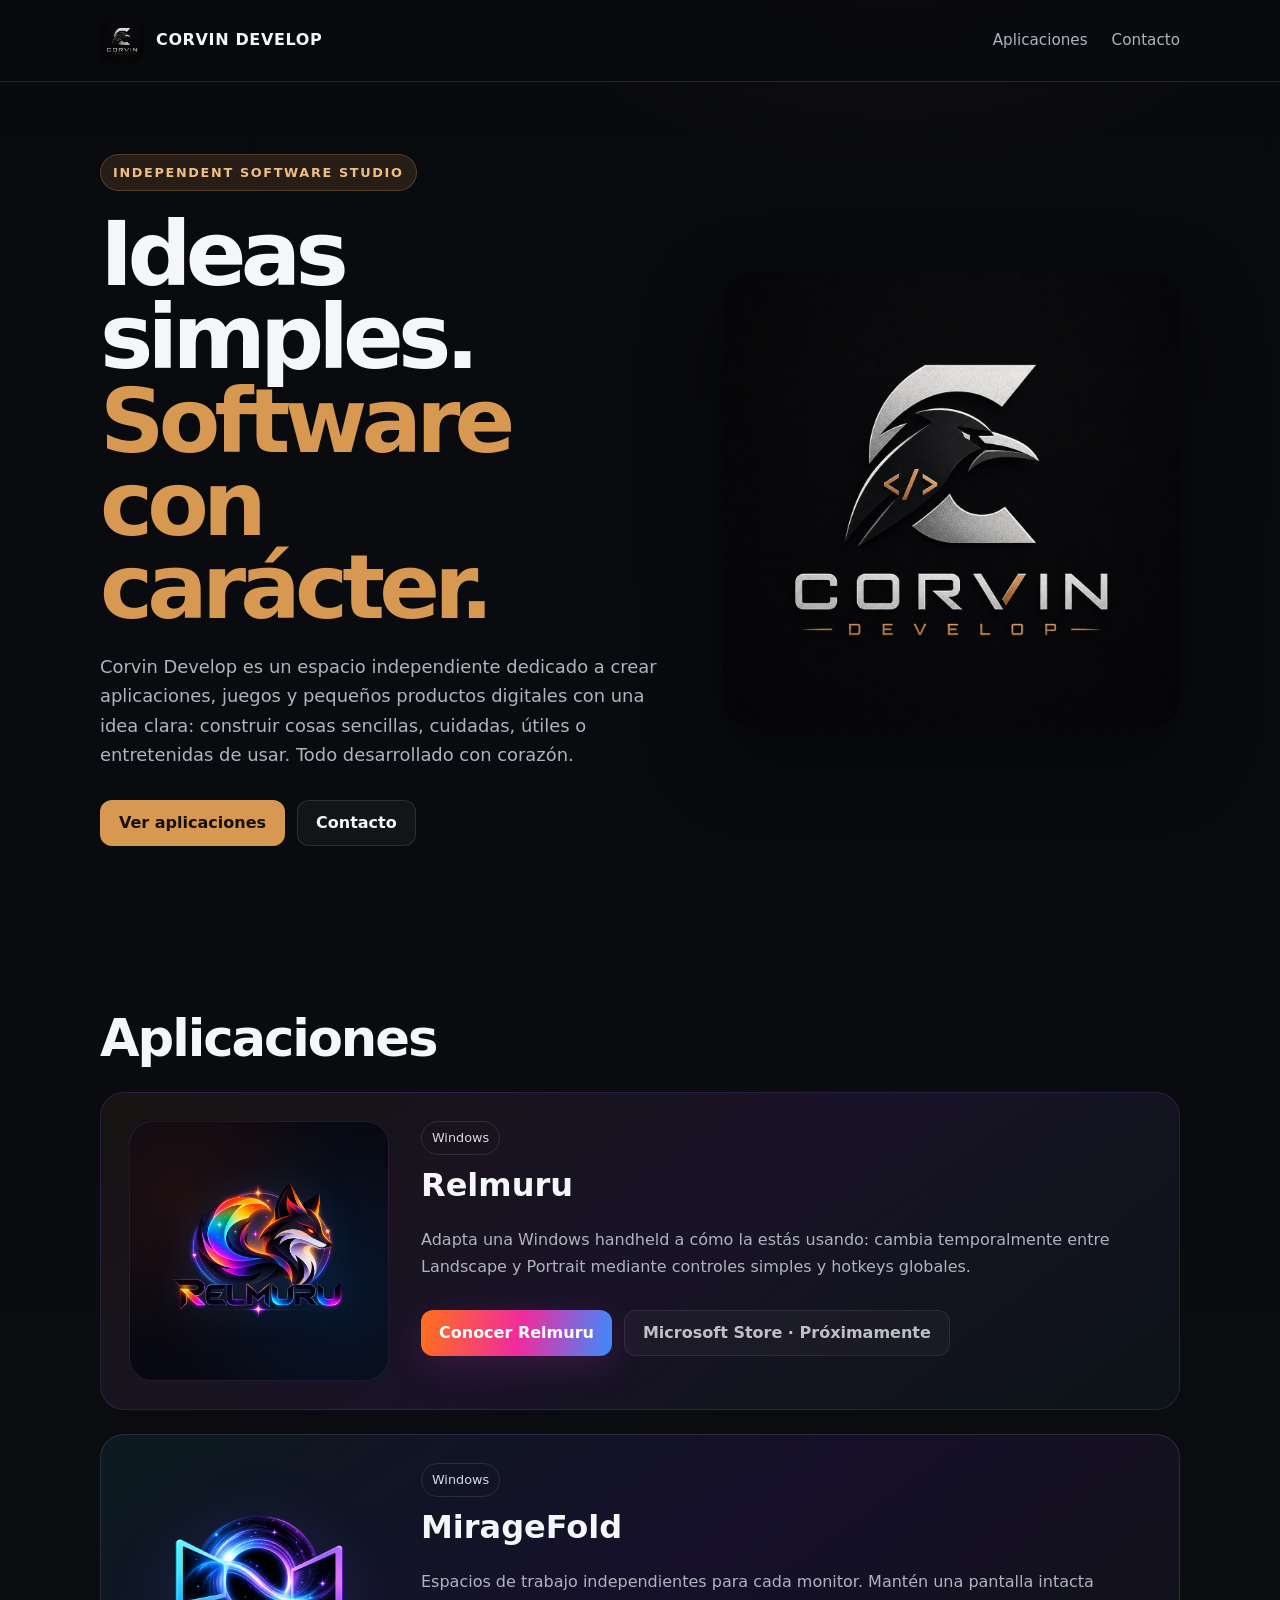
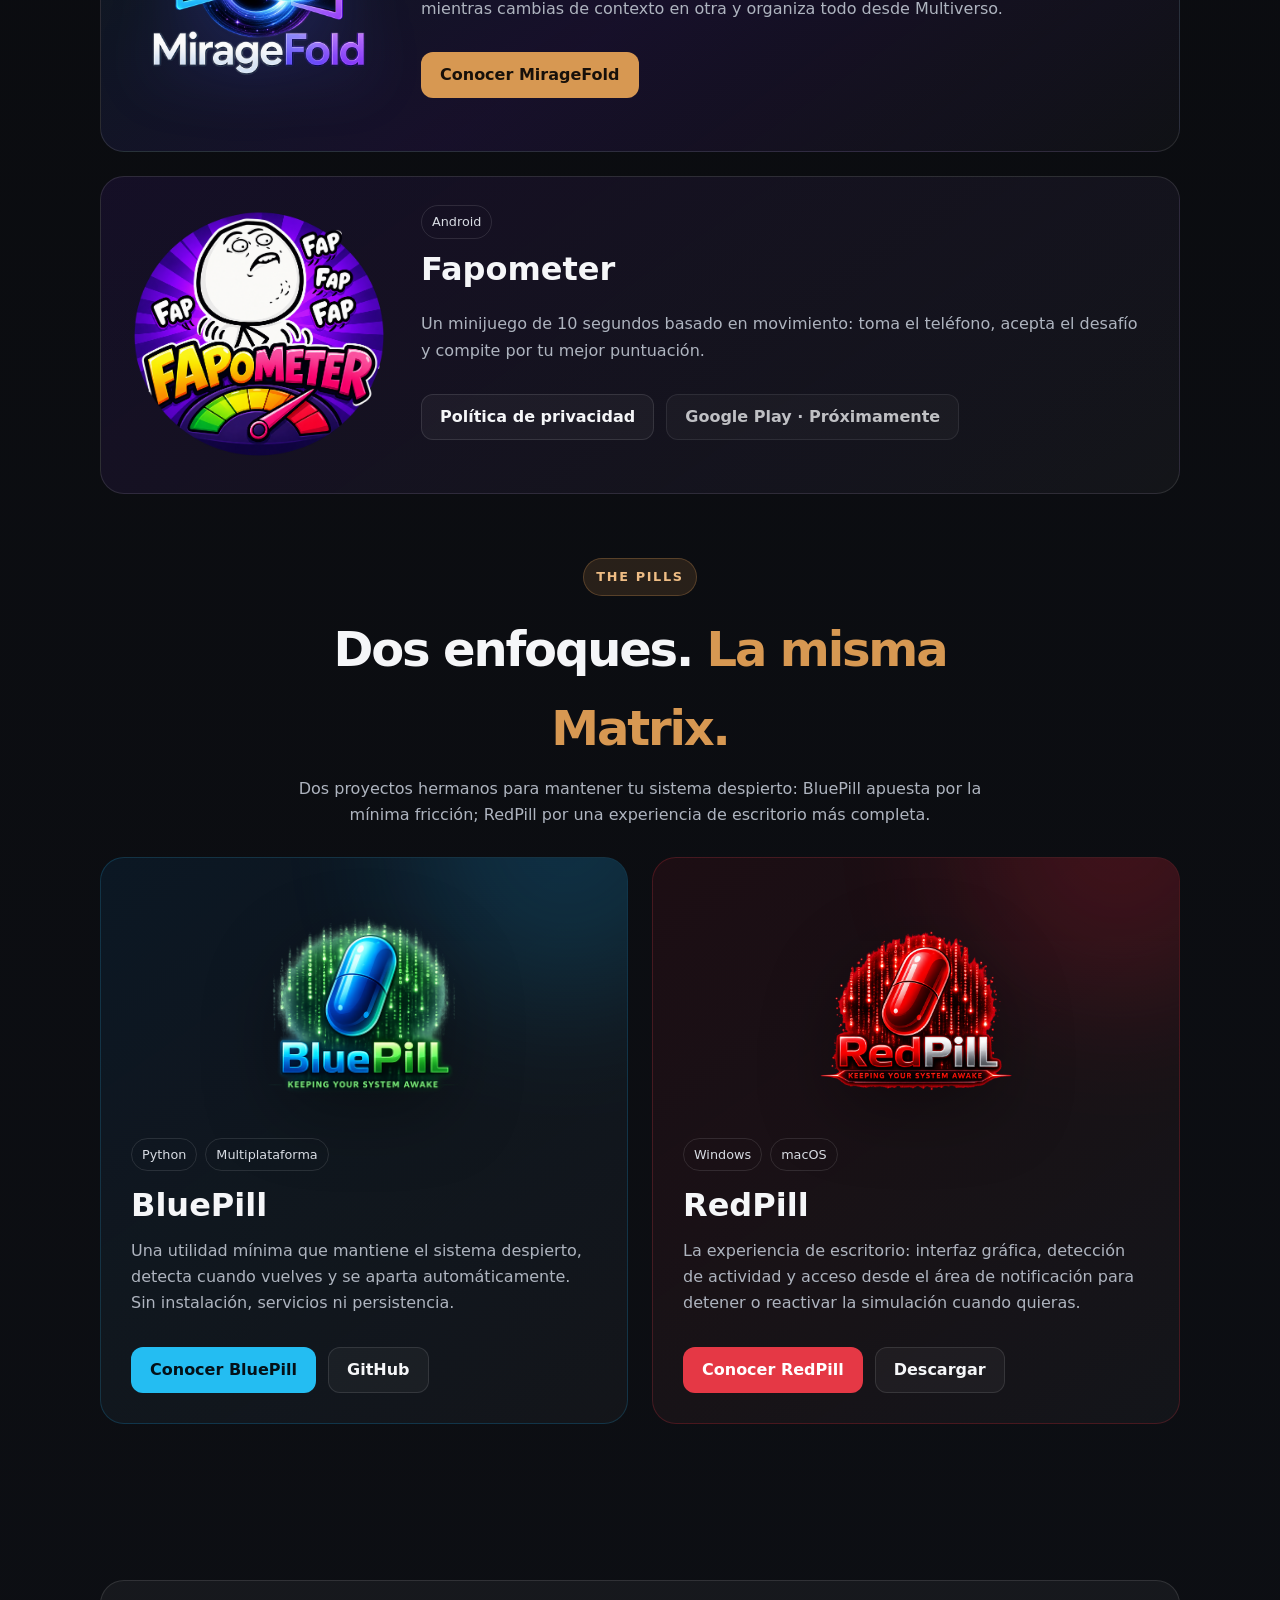
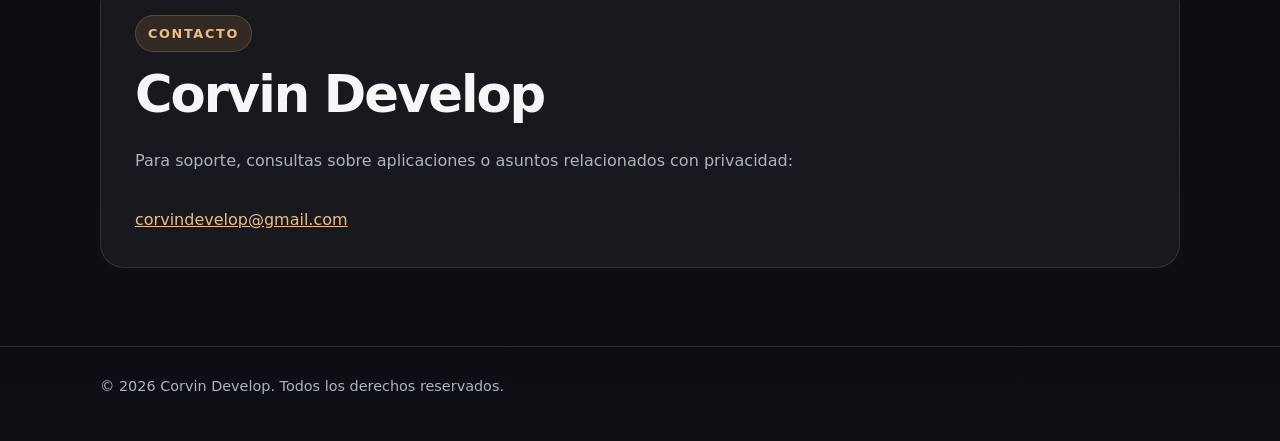
==== index.html @ 54041458 "feat: add Relmuru product page and privacy policy" ====
<!doctype html>
<html lang="es">
<head>
  <meta charset="utf-8">
  <meta name="viewport" content="width=device-width, initial-scale=1">
  <meta name="description" content="Corvin Develop — aplicaciones y experiencias digitales simples, útiles y con personalidad.">
  <title>Corvin Develop</title>
  <link rel="stylesheet" href="assets/css/styles.css">
  <script type="module" src="https://get.microsoft.com/badge/ms-store-badge.bundled.js"></script>
</head>
<body>
<header>
  <div class="wrap">
    <nav>
      <a class="brand" href="./">
        <img src="assets/img/corvin-develop.png" alt="Corvin Develop">
        <span>CORVIN DEVELOP</span>
      </a>
      <div class="navlinks">
        <a href="#apps">Aplicaciones</a>
        <a href="#contacto">Contacto</a>
      </div>
    </nav>
  </div>
</header>

<main>
  <div class="wrap hero">
    <div>
      <span class="eyebrow">Independent software studio</span>
      <h1>Ideas simples.<br><span>Software con carácter.</span></h1>
      <p class="lead">
        Corvin Develop es un espacio independiente dedicado a crear aplicaciones,
        juegos y pequeños productos digitales con una idea clara: construir cosas
        sencillas, cuidadas, útiles o entretenidas de usar. Todo desarrollado con corazón.
      </p>
      <div class="actions">
        <a class="button primary" href="#apps">Ver aplicaciones</a>
        <a class="button secondary" href="mailto:corvindevelop@gmail.com">Contacto</a>
      </div>
    </div>
    <div class="hero-logo">
      <img src="assets/img/corvin-develop.png" alt="Logo de Corvin Develop">
    </div>
  </div>

  <section id="apps">
    <div class="wrap">
      <h2 class="section-title">Aplicaciones</h2>
      <div class="apps-grid">
        <article class="app-card relmuru-app-card">
          <div class="relmuru-card-mark">
            <img class="relmuru-card-logo" src="assets/img/relmuru/logo.png" alt="Logo de Relmuru">
          </div>
          <div>
            <span class="tag">Windows</span>
            <h3>Relmuru</h3>
            <p>
              Adapta una Windows handheld a cómo la estás usando: cambia temporalmente entre
              Landscape y Portrait mediante controles simples y hotkeys globales.
            </p>
            <div class="actions">
              <a class="button relmuru-button" href="relmuru/">Conocer Relmuru</a>
              <span class="button secondary" aria-disabled="true">Microsoft Store · Próximamente</span>
            </div>
          </div>
        </article>

        <article class="app-card mirage-app-card">
          <img src="assets/img/miragefold/logo.png" alt="Logo de MirageFold">
          <div>
            <span class="tag">Windows</span>
            <h3>MirageFold</h3>
            <p>
              Espacios de trabajo independientes para cada monitor. Mantén una pantalla intacta
              mientras cambias de contexto en otra y organiza todo desde Multiverso.
            </p>
            <div class="actions">
              <a class="button primary" href="miragefold/">Conocer MirageFold</a>
              <ms-store-badge productid="9NDPG5FJS070" productname="MirageFold" window-mode="full" language="en" theme="light" animation="on"></ms-store-badge>
            </div>
          </div>
        </article>

        <article class="app-card">
          <img src="assets/img/fapometer-logo.png" alt="Logo de Fapometer">
          <div>
            <span class="tag">Android</span>
            <h3>Fapometer</h3>
            <p>
              Un minijuego de 10 segundos basado en movimiento: toma el teléfono,
              acepta el desafío y compite por tu mejor puntuación.
            </p>
            <div class="actions">
              <a class="button secondary" href="fapometer/privacy/">Política de privacidad</a>
              <span class="button secondary" aria-disabled="true">Google Play · Próximamente</span>
            </div>
          </div>
        </article>
      </div>

      <div class="pills-heading">
        <span class="eyebrow">The Pills</span>
        <h3>Dos enfoques. <span>La misma Matrix.</span></h3>
        <p>Dos proyectos hermanos para mantener tu sistema despierto: BluePill apuesta por la mínima fricción; RedPill por una experiencia de escritorio más completa.</p>
      </div>

      <div class="pills-grid">
        <article class="pill-card bluepill-card">
          <a class="pill-logo-link" href="bluepill/" aria-label="Conocer BluePill"><img src="assets/img/bluepill/logo.png" alt="Logo de BluePill"></a>
          <div class="pill-card-body">
            <div class="pill-tags"><span class="tag">Python</span><span class="tag">Multiplataforma</span></div>
            <h3>BluePill</h3>
            <p>Una utilidad mínima que mantiene el sistema despierto, detecta cuando vuelves y se aparta automáticamente. Sin instalación, servicios ni persistencia.</p>
            <div class="actions">
              <a class="button pill-blue-button" href="bluepill/">Conocer BluePill</a>
              <a class="button secondary" href="https://github.com/scuitinob/bluepill" target="_blank" rel="noopener noreferrer">GitHub</a>
            </div>
          </div>
        </article>

        <article class="pill-card redpill-card">
          <a class="pill-logo-link" href="redpill/" aria-label="Conocer RedPill"><img src="assets/img/redpill/logo.png" alt="Logo de RedPill"></a>
          <div class="pill-card-body">
            <div class="pill-tags"><span class="tag">Windows</span><span class="tag">macOS</span></div>
            <h3>RedPill</h3>
            <p>La experiencia de escritorio: interfaz gráfica, detección de actividad y acceso desde el área de notificación para detener o reactivar la simulación cuando quieras.</p>
            <div class="actions">
              <a class="button pill-red-button" href="redpill/">Conocer RedPill</a>
              <a class="button secondary" href="https://github.com/scuitinob/redpill/releases/latest" target="_blank" rel="noopener noreferrer">Descargar</a>
            </div>
          </div>
        </article>
      </div>
    </div>
  </section>

  <section id="contacto">
    <div class="wrap">
      <div class="contact-card">
        <span class="eyebrow">Contacto</span>
        <h2 class="section-title">Corvin Develop</h2>
        <p class="section-copy">
          Para soporte, consultas sobre aplicaciones o asuntos relacionados con privacidad:
        </p>
        <a href="mailto:corvindevelop@gmail.com">corvindevelop@gmail.com</a>
      </div>
    </div>
  </section>
</main>

<footer>
  <div class="wrap">
    © 2026 Corvin Develop. Todos los derechos reservados.
  </div>
</footer>
</body>
</html>
---- assets/css/styles.css ----
:root {
  --bg: #0b0c10;
  --bg-soft: #12141a;
  --card: rgba(255,255,255,.045);
  --border: rgba(255,255,255,.11);
  --text: #f5f6f8;
  --muted: #aeb4bf;
  --accent: #d79852;
  --accent-soft: rgba(215,152,82,.14);
  --purple: #6c2bd9;
  --max: 1080px;
}

* { box-sizing: border-box; }

html { scroll-behavior: smooth; }

body {
  margin: 0;
  background:
    radial-gradient(circle at 70% -10%, rgba(215,152,82,.10), transparent 34rem),
    linear-gradient(180deg, #090a0d 0%, #0d0f14 100%);
  color: var(--text);
  font-family: Inter, ui-sans-serif, system-ui, -apple-system, BlinkMacSystemFont, "Segoe UI", sans-serif;
  line-height: 1.65;
}

a { color: inherit; }

.wrap {
  width: min(calc(100% - 40px), var(--max));
  margin: 0 auto;
}

header {
  min-height: 82px;
  display: flex;
  align-items: center;
  border-bottom: 1px solid var(--border);
  background: rgba(9,10,13,.72);
  backdrop-filter: blur(14px);
  position: sticky;
  top: 0;
  z-index: 10;
}

nav {
  display: flex;
  align-items: center;
  justify-content: space-between;
  gap: 24px;
}

.brand {
  display: flex;
  align-items: center;
  gap: 12px;
  text-decoration: none;
  font-weight: 700;
  letter-spacing: .04em;
}

.brand img {
  width: 44px;
  height: 44px;
  object-fit: cover;
  object-position: 50% 42%;
  border-radius: 12px;
}

.navlinks {
  display: flex;
  gap: 24px;
  font-size: .95rem;
  color: var(--muted);
}

.navlinks a { text-decoration: none; }
.navlinks a:hover { color: var(--text); }

.hero {
  min-height: 72vh;
  display: grid;
  grid-template-columns: 1.1fr .9fr;
  align-items: center;
  gap: 64px;
  padding: 72px 0;
}

.eyebrow {
  display: inline-flex;
  padding: 7px 12px;
  border: 1px solid rgba(215,152,82,.28);
  background: var(--accent-soft);
  color: #efbd85;
  border-radius: 999px;
  font-size: .8rem;
  font-weight: 700;
  letter-spacing: .13em;
  text-transform: uppercase;
}

h1 {
  font-size: clamp(3rem, 7vw, 6.4rem);
  letter-spacing: -.065em;
  line-height: .93;
  margin: 22px 0;
}

h1 span {
  color: var(--accent);
}

.lead {
  max-width: 650px;
  color: var(--muted);
  font-size: 1.12rem;
}

.actions {
  display: flex;
  gap: 12px;
  flex-wrap: wrap;
  margin-top: 30px;
}

.button {
  display: inline-flex;
  align-items: center;
  justify-content: center;
  min-height: 46px;
  padding: 0 18px;
  border-radius: 12px;
  border: 1px solid var(--border);
  text-decoration: none;
  font-weight: 700;
}

.button.primary {
  background: var(--accent);
  color: #17100a;
  border-color: transparent;
}

.button.secondary {
  background: rgba(255,255,255,.04);
}

.hero-logo {
  display: flex;
  justify-content: center;
}

.hero-logo img {
  width: min(100%, 480px);
  border-radius: 30px;
  box-shadow: 0 30px 80px rgba(0,0,0,.45);
}

section {
  padding: 78px 0;
}

.section-title {
  font-size: clamp(2rem, 4vw, 3.2rem);
  margin: 0 0 12px;
  letter-spacing: -.04em;
}

.section-copy {
  margin: 0 0 32px;
  color: var(--muted);
  max-width: 700px;
}

.apps-grid {
  display: grid;
  grid-template-columns: repeat(12, 1fr);
  gap: 24px;
}

.app-card {
  grid-column: span 12;
  display: grid;
  grid-template-columns: 260px 1fr;
  gap: 32px;
  padding: 28px;
  border: 1px solid var(--border);
  background: linear-gradient(145deg, rgba(108,43,217,.11), rgba(255,255,255,.035));
  border-radius: 24px;
}

.app-card img {
  width: 100%;
  aspect-ratio: 1;
  object-fit: contain;
  border-radius: 24px;
}

.app-card h3 {
  font-size: 2rem;
  margin: 4px 0 8px;
}

.app-card p {
  color: var(--muted);
}

.tag {
  display: inline-flex;
  border-radius: 999px;
  border: 1px solid var(--border);
  padding: 5px 10px;
  color: #d8dce3;
  font-size: .8rem;
}

.contact-card {
  padding: 34px;
  border-radius: 24px;
  border: 1px solid var(--border);
  background: var(--card);
}

.contact-card a { color: #efbd85; }

footer {
  border-top: 1px solid var(--border);
  color: var(--muted);
  padding: 28px 0 42px;
  font-size: .9rem;
}

.legal {
  max-width: 820px;
  margin: 0 auto;
  padding: 58px 0 90px;
}

.legal-logo {
  display: block;
  width: min(320px, 80vw);
  margin: 0 auto 36px;
}

.legal h1 {
  font-size: clamp(2.4rem, 6vw, 4.5rem);
  line-height: 1;
  margin-bottom: 12px;
}

.legal h2 {
  margin-top: 38px;
  font-size: 1.35rem;
}

.legal p, .legal li { color: #c4c9d1; }

.notice {
  border-left: 3px solid var(--accent);
  background: var(--accent-soft);
  padding: 14px 18px;
  border-radius: 0 12px 12px 0;
}

@media (max-width: 760px) {
  .hero {
    grid-template-columns: 1fr;
    gap: 40px;
    padding-top: 46px;
  }
  .hero-logo { order: -1; }
  .hero-logo img { width: min(84vw, 360px); }
  .navlinks { display: none; }
  .app-card {
    grid-template-columns: 1fr;
  }
  .app-card img {
    width: min(70vw, 260px);
    margin: 0 auto;
  }
}

/* MirageFold */
.mirage-page {
  --mf-cyan: #25d8ff;
  --mf-blue: #4c75ff;
  --mf-purple: #a54cff;
  --mf-pink: #e447e8;
  --mf-panel: rgba(10, 16, 34, .72);
  background:
    radial-gradient(circle at 15% 10%, rgba(37,216,255,.12), transparent 28rem),
    radial-gradient(circle at 85% 18%, rgba(164,76,255,.15), transparent 32rem),
    linear-gradient(180deg, #050817 0%, #090b17 48%, #060713 100%);
}
.mirage-header { background: rgba(4,7,18,.78); }
.mirage-wordmark { width: min(440px, 88vw); display: block; margin-bottom: 22px; }
.mirage-hero { padding: 72px 0 82px; overflow: hidden; position: relative; }
.mirage-hero:before { content:""; position:absolute; inset:-20% 35% auto -15%; height:520px; background:radial-gradient(circle,rgba(37,216,255,.11),transparent 68%); pointer-events:none; }
.mirage-hero-grid { display:grid; grid-template-columns:.8fr 1.2fr; gap:46px; align-items:center; position:relative; }
.mirage-hero h1 { font-size:clamp(3.2rem,6.5vw,6.7rem); }
.mirage-hero h1 span, .mirage-feature h2 span { background:linear-gradient(90deg,var(--mf-cyan),var(--mf-blue),var(--mf-purple),var(--mf-pink)); -webkit-background-clip:text; background-clip:text; color:transparent; }
.mirage-pill, .mirage-kicker { display:inline-flex; color:#c9b7ff; border:1px solid rgba(165,76,255,.32); background:rgba(109,58,207,.13); border-radius:999px; padding:7px 12px; font-size:.78rem; font-weight:800; letter-spacing:.1em; text-transform:uppercase; }
.mirage-primary { background:linear-gradient(90deg,#24d5ff,#6b6cff,#c84eea); color:white; border:0; box-shadow:0 10px 32px rgba(104,86,255,.25); }
.mirage-micro { color:#7f8799; font-size:.86rem; margin-top:18px; }
.mirage-glow-card { padding:8px; border-radius:25px; background:linear-gradient(135deg,rgba(37,216,255,.5),rgba(165,76,255,.48),rgba(228,71,232,.24)); box-shadow:0 30px 90px rgba(41,41,145,.28); }
.mirage-glow-card img, .feature-image, .gallery-hero { display:block; width:100%; border-radius:19px; }
.mirage-intro { padding:90px 0; border-top:1px solid rgba(255,255,255,.06); border-bottom:1px solid rgba(255,255,255,.06); background:rgba(255,255,255,.018); }
.narrow { max-width:850px; }.center { text-align:center; }
.mirage-intro h2, .mirage-feature h2, .gallery-heading h2 { font-size:clamp(2.2rem,4.8vw,4.6rem); letter-spacing:-.055em; line-height:1.02; margin:18px 0; }
.mirage-intro p, .mirage-feature p, .gallery-heading p { color:#b7bdca; font-size:1.08rem; }
.mirage-intro blockquote { margin:38px auto 0; padding:22px 26px; border-left:3px solid var(--mf-purple); background:rgba(165,76,255,.08); border-radius:0 16px 16px 0; color:#eef1f7; font-size:1.05rem; text-align:left; }
.mirage-feature { padding:100px 0; }
.mirage-feature.alt { background:rgba(255,255,255,.018); border-top:1px solid rgba(255,255,255,.055); border-bottom:1px solid rgba(255,255,255,.055); }
.feature-split { display:grid; grid-template-columns:.78fr 1.22fr; gap:52px; align-items:center; }
.feature-split.reverse { grid-template-columns:1.22fr .78fr; }
.feature-split.reverse .feature-copy { order:2; }.feature-split.reverse .feature-image { order:1; }
.feature-image { box-shadow:0 30px 80px rgba(0,0,0,.45); border:1px solid rgba(125,99,255,.25); }
.mirage-list { padding-left:1.2rem; color:#c4cad5; }.mirage-list li { margin:9px 0; }
.feature-note { padding:15px 18px; border-radius:14px; border:1px solid rgba(37,216,255,.18); background:rgba(37,216,255,.055); }
.mini-grid { display:grid; grid-template-columns:1fr 1fr; gap:12px; margin-top:28px; }
.mini-grid div { padding:16px; border:1px solid rgba(255,255,255,.09); background:rgba(255,255,255,.035); border-radius:14px; }
.mini-grid strong,.mini-grid span { display:block; }.mini-grid strong { color:#eef1f7; }.mini-grid span { color:#9ea6b6; font-size:.9rem; margin-top:4px; }
kbd { padding:4px 8px; border:1px solid rgba(165,76,255,.45); border-bottom-width:2px; border-radius:7px; background:#101426; color:#e8ddff; font:inherit; font-weight:700; }
.mirage-gallery { padding:110px 0; }
.gallery-heading { max-width:850px; margin:0 auto 42px; text-align:center; }
.gallery-hero { border:1px solid rgba(165,76,255,.22); box-shadow:0 35px 100px rgba(0,0,0,.5); }
.mirage-cta { display:flex; align-items:center; justify-content:space-between; gap:28px; margin-top:28px; padding:28px; border:1px solid rgba(255,255,255,.1); border-radius:20px; background:linear-gradient(120deg,rgba(37,216,255,.06),rgba(165,76,255,.09)); }
.mirage-cta h3 { margin:0 0 5px; font-size:1.4rem; }.mirage-cta p { margin:0; color:#aeb5c2; }
.mirage-footer { border-color:rgba(165,76,255,.18); }.footer-row { display:flex; justify-content:space-between; gap:20px; flex-wrap:wrap; }
.mirage-legal-logo { width:min(430px,86vw); }.mirage-legal a { color:#bba1ff; }.mirage-notice { border-color:var(--mf-purple); background:rgba(165,76,255,.08); }
.mirage-app-card { background:linear-gradient(145deg,rgba(37,216,255,.07),rgba(108,43,217,.13),rgba(255,255,255,.025)); }
.mirage-app-card img { filter:drop-shadow(0 12px 30px rgba(74,89,255,.2)); }
[aria-disabled="true"] { cursor:default; opacity:.76; }

@media (max-width: 900px) {
  .mirage-hero-grid,.feature-split,.feature-split.reverse { grid-template-columns:1fr; }
  .feature-split.reverse .feature-copy,.feature-split.reverse .feature-image { order:initial; }
  .mirage-glow-card { margin-top:18px; }
  .mirage-cta { align-items:flex-start; flex-direction:column; }
}
@media (max-width: 600px) {
  .mirage-hero { padding-top:46px; }.mirage-feature,.mirage-gallery { padding:72px 0; }
  .mini-grid { grid-template-columns:1fr; }
  .mirage-wordmark { width:min(360px,92vw); }
}

/* MirageFold hero badge: centered and compact */
.mirage-hero .mirage-pill {
  display:flex;
  width:max-content;
  max-width:100%;
  margin:0 auto 20px;
  justify-content:center;
  text-align:center;
  line-height:1.35;
}

/* BluePill + RedPill */
.pills-heading {
  max-width: 720px;
  margin: 64px auto 28px;
  text-align: center;
}
.pills-heading h3 {
  margin: 14px 0 8px;
  font-size: clamp(2rem, 4vw, 3rem);
  letter-spacing: -.045em;
}
.pills-heading h3 span { color: var(--accent); }
.pills-heading p { margin: 0; color: var(--muted); }
.pills-grid { display:grid; grid-template-columns:repeat(2,minmax(0,1fr)); gap:24px; }
.pill-card {
  position:relative; overflow:hidden; padding:30px; border:1px solid var(--border); border-radius:24px;
  background:rgba(255,255,255,.035); min-height:100%;
}
.pill-card:before { content:""; position:absolute; width:320px; height:320px; border-radius:50%; filter:blur(70px); opacity:.16; top:-180px; right:-100px; pointer-events:none; }
.bluepill-card { border-color:rgba(36,189,255,.18); background:linear-gradient(145deg,rgba(16,118,194,.10),rgba(255,255,255,.03)); }
.bluepill-card:before { background:#16b9ff; }
.redpill-card { border-color:rgba(255,55,70,.20); background:linear-gradient(145deg,rgba(170,20,32,.11),rgba(255,255,255,.03)); }
.redpill-card:before { background:#ff243c; }
.pill-logo-link { display:flex; justify-content:center; position:relative; text-decoration:none; }
.pill-card img { width:min(100%,250px); aspect-ratio:1; object-fit:contain; filter:drop-shadow(0 20px 38px rgba(0,0,0,.34)); transition:transform .2s ease; }
.pill-card:hover img { transform:translateY(-3px); }
.pill-card-body { position:relative; }
.pill-tags { display:flex; gap:8px; flex-wrap:wrap; }
.pill-card h3 { margin:8px 0 6px; font-size:2rem; }
.pill-card p { color:var(--muted); margin:0; }
.pill-blue-button { background:#24bdf2; color:#041118; border-color:transparent; }
.pill-red-button { background:#e53845; color:#fff; border-color:transparent; }

.pill-page { --pill-color:#24bdf2; --pill-soft:rgba(36,189,242,.11); --pill-border:rgba(36,189,242,.24); background:radial-gradient(circle at 72% 8%,var(--pill-soft),transparent 34rem),linear-gradient(180deg,#080a0f 0%,#0c0f15 100%); }
.pill-page.red { --pill-color:#ee3f4d; --pill-soft:rgba(238,63,77,.11); --pill-border:rgba(238,63,77,.25); }
.pill-header { background:rgba(7,9,14,.78); }
.pill-hero { min-height:72vh; display:grid; grid-template-columns:1fr .85fr; align-items:center; gap:60px; padding:70px 0; }
.pill-hero-logo { display:flex; justify-content:center; }
.pill-hero-logo img { width:min(100%,430px); filter:drop-shadow(0 35px 60px rgba(0,0,0,.5)); }
.pill-kicker { display:inline-flex; padding:7px 12px; border:1px solid var(--pill-border); background:var(--pill-soft); color:var(--pill-color); border-radius:999px; font-size:.8rem; font-weight:800; letter-spacing:.11em; text-transform:uppercase; }
.pill-hero h1 { font-size:clamp(3.4rem,7vw,6.8rem); }
.pill-hero h1 span { color:var(--pill-color); }
.pill-primary { background:var(--pill-color); color:#071016; border-color:transparent; }
.red .pill-primary { color:#fff; }
.pill-quote { margin:20px 0 0; color:#c9ced7; font-style:italic; }
.pill-section { padding:84px 0; }
.pill-section.alt { border-block:1px solid rgba(255,255,255,.055); background:rgba(255,255,255,.018); }
.pill-section-head { max-width:700px; margin-bottom:30px; }
.pill-section-head h2 { margin:12px 0 8px; font-size:clamp(2rem,4vw,3.2rem); letter-spacing:-.04em; }
.pill-section-head p { color:var(--muted); }
.pill-feature-grid { display:grid; grid-template-columns:repeat(3,1fr); gap:18px; }
.pill-feature { padding:24px; border:1px solid var(--border); border-radius:18px; background:rgba(255,255,255,.035); transition:transform .18s ease,border-color .18s ease,background .18s ease; }
.pill-feature:hover { transform:translateY(-2px); border-color:var(--pill-border); background:linear-gradient(145deg,var(--pill-soft),rgba(255,255,255,.035)); }
.pill-feature-icon { width:46px; height:46px; display:grid; place-items:center; margin-bottom:18px; border-radius:14px; border:1px solid var(--pill-border); background:var(--pill-soft); color:var(--pill-color); }
.pill-feature-icon svg { width:24px; height:24px; fill:none; stroke:currentColor; stroke-width:1.8; stroke-linecap:round; stroke-linejoin:round; }
.pill-feature strong { display:block; margin-bottom:7px; font-size:1.05rem; }
.pill-feature span { color:var(--muted); }
.pill-compare { display:grid; grid-template-columns:1fr 1fr; gap:20px; }
.pill-compare > div { padding:26px; border-radius:20px; border:1px solid var(--border); background:rgba(255,255,255,.03); }
.pill-compare h3 { margin:0 0 8px; font-size:1.4rem; }
.pill-compare p { color:var(--muted); margin:0; }
.pill-cta { padding:30px; border:1px solid var(--pill-border); border-radius:22px; background:linear-gradient(120deg,var(--pill-soft),rgba(255,255,255,.025)); display:flex; align-items:center; justify-content:space-between; gap:24px; }
.pill-cta h2 { margin:0 0 5px; font-size:clamp(1.7rem,3vw,2.4rem); }
.pill-cta p { margin:0; color:var(--muted); }
.pill-legal a { color:var(--pill-color); }
.pill-notice { border-color:var(--pill-color); background:var(--pill-soft); }
.pill-legal-logo { filter:drop-shadow(0 18px 34px rgba(0,0,0,.38)); }

@media (max-width: 800px) {
  .pills-grid,.pill-hero,.pill-feature-grid,.pill-compare { grid-template-columns:1fr; }
  .pill-hero-logo { order:-1; }
  .pill-hero-logo img { width:min(76vw,330px); }
  .pill-cta { align-items:flex-start; flex-direction:column; }
}

/* Official Microsoft Store badge */
ms-store-badge { display:inline-flex; align-items:center; }
ms-store-badge::part(img) { max-width:190px; width:100%; height:auto; }
.mirage-page ms-store-badge::part(img) { max-width:205px; }

/* Relmuru */
.relmuru-page {
  --relmuru-amber:#f2a53b;
  --relmuru-violet:#9c5cff;
  --relmuru-cyan:#39d8e8;
  --relmuru-pink:#e85ba8;
  --relmuru-panel:rgba(13,15,22,.78);
  background:
    radial-gradient(circle at 82% 8%,rgba(156,92,255,.13),transparent 30rem),
    radial-gradient(circle at 68% 18%,rgba(57,216,232,.08),transparent 26rem),
    radial-gradient(circle at 14% 3%,rgba(242,165,59,.08),transparent 24rem),
    linear-gradient(180deg,#07080c 0%,#0b0d13 50%,#08090e 100%);
}
.relmuru-header { background:rgba(6,7,11,.8); }
.relmuru-hero { min-height:76vh; padding:76px 0 88px; overflow:hidden; position:relative; }
.relmuru-hero:before { content:""; position:absolute; width:560px; height:560px; right:-180px; top:-220px; border-radius:50%; background:conic-gradient(from 190deg,rgba(242,165,59,.10),rgba(232,91,168,.10),rgba(156,92,255,.12),rgba(57,216,232,.10),rgba(242,165,59,.10)); filter:blur(20px); pointer-events:none; }
.relmuru-hero-grid { display:grid; grid-template-columns:.95fr 1.05fr; gap:58px; align-items:center; position:relative; }
.relmuru-wordmark-placeholder { width:max-content; max-width:100%; display:flex; flex-direction:column; gap:2px; margin-bottom:20px; }
.relmuru-wordmark-text { font-size:clamp(2.5rem,6vw,4.8rem); font-weight:900; letter-spacing:.13em; line-height:1; color:#f5f6f8; text-shadow:0 0 24px rgba(156,92,255,.18); }
.relmuru-wordmark-placeholder > span:last-child { color:#9ea6b6; letter-spacing:.12em; text-transform:uppercase; font-size:.72rem; font-weight:700; }
.relmuru-pill,.relmuru-kicker { display:inline-flex; color:#ffc56e; border:1px solid rgba(242,165,59,.28); background:rgba(242,165,59,.075); border-radius:999px; padding:7px 12px; font-size:.78rem; font-weight:800; letter-spacing:.1em; text-transform:uppercase; }
.relmuru-hero h1 { font-size:clamp(3.1rem,6.4vw,6.5rem); }
.relmuru-hero h1 span,.relmuru-feature h2 span { background:linear-gradient(90deg,var(--relmuru-amber),var(--relmuru-pink),var(--relmuru-violet),var(--relmuru-cyan)); -webkit-background-clip:text; background-clip:text; color:transparent; }
.relmuru-primary,.relmuru-button { background:linear-gradient(100deg,#f2a53b,#db6d7c,#9c5cff); color:#fff; border:0; box-shadow:0 10px 34px rgba(156,92,255,.16); }
.relmuru-micro { color:#7f8794; font-size:.86rem; margin-top:18px; }
.relmuru-device-stage { padding:9px; border-radius:30px; background:linear-gradient(135deg,rgba(242,165,59,.45),rgba(232,91,168,.28),rgba(156,92,255,.46),rgba(57,216,232,.35)); box-shadow:0 36px 100px rgba(0,0,0,.5); }
.relmuru-device-screen { min-height:390px; display:flex; flex-direction:column; align-items:center; justify-content:center; text-align:center; gap:12px; padding:38px; border-radius:23px; border:1px solid rgba(255,255,255,.07); background:radial-gradient(circle at 50% 20%,rgba(156,92,255,.12),transparent 18rem),#090b11; }
.relmuru-device-screen strong { max-width:460px; font-size:clamp(1.7rem,4vw,3rem); line-height:1.08; }
.relmuru-device-screen > span:not(.relmuru-placeholder-label) { color:#b3bac7; }
.relmuru-device-screen small { max-width:390px; color:#717988; }
.relmuru-placeholder-label { color:var(--relmuru-amber); font-size:.7rem; font-weight:900; letter-spacing:.16em; }
.relmuru-intro { padding:92px 0; border-block:1px solid rgba(255,255,255,.055); background:rgba(255,255,255,.016); }
.relmuru-intro h2,.relmuru-feature h2,.relmuru-gallery-heading h2 { font-size:clamp(2.2rem,4.8vw,4.5rem); letter-spacing:-.055em; line-height:1.02; margin:18px 0; }
.relmuru-intro p,.relmuru-feature p,.relmuru-gallery-heading p { color:#b7bdca; font-size:1.06rem; }
.relmuru-feature { padding:96px 0; }
.relmuru-feature.alt { background:rgba(255,255,255,.016); border-block:1px solid rgba(255,255,255,.05); }
.relmuru-feature-grid { display:grid; grid-template-columns:1.02fr .98fr; gap:54px; align-items:center; }
.relmuru-feature-grid.reverse { grid-template-columns:1.05fr .95fr; }
.relmuru-feature-grid.reverse .feature-copy { order:2; }
.relmuru-feature-grid.reverse > :not(.feature-copy) { order:1; }
.relmuru-info-card,.relmuru-safety-card { padding:32px; min-height:310px; display:flex; flex-direction:column; justify-content:center; border-radius:24px; border:1px solid rgba(156,92,255,.2); background:linear-gradient(145deg,rgba(156,92,255,.075),rgba(255,255,255,.025)); box-shadow:0 26px 70px rgba(0,0,0,.28); }
.relmuru-info-card h3 { margin:18px 0 8px; font-size:clamp(1.55rem,3vw,2.25rem); line-height:1.15; }
.relmuru-info-card p { margin-bottom:0; }
.relmuru-info-card.compact { border-color:rgba(57,216,232,.18); background:linear-gradient(145deg,rgba(57,216,232,.06),rgba(156,92,255,.045)); }
.relmuru-orientation-row { display:grid; grid-template-columns:repeat(3,1fr); gap:12px; margin-top:28px; }
.relmuru-orientation-row > div { min-height:132px; display:flex; flex-direction:column; align-items:center; justify-content:center; gap:13px; text-align:center; padding:14px; border:1px solid rgba(255,255,255,.085); background:rgba(255,255,255,.028); border-radius:16px; }
.orientation-icon { display:block; width:58px; height:36px; border:2px solid #c7ccd6; border-radius:6px; box-shadow:0 0 18px rgba(156,92,255,.15); }
.orientation-icon.portrait { width:36px; height:58px; border-color:#d7b3ff; }
.orientation-icon.left { transform:rotate(-4deg); }.orientation-icon.right { transform:rotate(4deg); }
.hotkey-grid { display:grid; grid-template-columns:1fr 1fr; gap:12px; margin:26px 0 20px; }
.hotkey-grid > div { padding:18px; border:1px solid rgba(255,255,255,.085); background:rgba(255,255,255,.025); border-radius:15px; }
.hotkey-grid strong,.hotkey-grid span { display:block; }.hotkey-grid span { margin-top:10px; color:#d5d9e0; white-space:nowrap; }
.relmuru-page kbd { border-color:rgba(242,165,59,.38); background:#151219; color:#ffd08c; }
.relmuru-note { padding:15px 18px; border:1px solid rgba(57,216,232,.17); background:rgba(57,216,232,.045); border-radius:14px; }
.relmuru-note.safety { border-color:rgba(242,165,59,.22); background:rgba(242,165,59,.055); }
.relmuru-list { padding-left:1.2rem; color:#c4cad5; }.relmuru-list li { margin:9px 0; }
.tray-card { min-height:250px; align-items:flex-start; gap:8px; border-color:rgba(255,255,255,.12); }
.tray-card strong { font-size:1.45rem; }.tray-card > span:last-child { color:#9fa7b5; }
.tray-dot { width:46px; height:46px; border-radius:14px; margin-bottom:10px; background:radial-gradient(circle at 65% 35%,#ffd06c 0 7%,transparent 8%),linear-gradient(135deg,#1b1d24,#11131a); border:1px solid rgba(242,165,59,.24); box-shadow:0 0 28px rgba(156,92,255,.15); }
.relmuru-safety-card { min-height:250px; border-color:rgba(242,165,59,.22); background:linear-gradient(145deg,rgba(242,165,59,.075),rgba(255,255,255,.025)); }
.relmuru-safety-card strong { font-size:2rem; margin-bottom:10px; }.relmuru-safety-card span { color:#b8bec9; }
.relmuru-gallery { padding:108px 0; }
.relmuru-gallery-heading { max-width:850px; margin:0 auto 42px; text-align:center; }
.relmuru-shot-grid { display:grid; grid-template-columns:1.2fr .8fr 1fr; gap:18px; align-items:stretch; }
.relmuru-shot-placeholder { min-height:300px; display:flex; flex-direction:column; align-items:center; justify-content:center; text-align:center; gap:8px; padding:26px; border:1px dashed rgba(156,92,255,.32); border-radius:20px; background:linear-gradient(145deg,rgba(156,92,255,.055),rgba(255,255,255,.018)); }
.relmuru-shot-placeholder span { color:var(--relmuru-amber); font-size:.72rem; font-weight:900; letter-spacing:.15em; }.relmuru-shot-placeholder strong { font-size:1.4rem; }.relmuru-shot-placeholder small { color:#7e8796; max-width:260px; }
.relmuru-shot-placeholder.portrait-shot { min-height:390px; }
.relmuru-cta { display:flex; align-items:center; justify-content:space-between; gap:28px; margin-top:28px; padding:28px; border:1px solid rgba(156,92,255,.18); border-radius:20px; background:linear-gradient(120deg,rgba(242,165,59,.05),rgba(156,92,255,.075),rgba(57,216,232,.035)); }
.relmuru-cta h3 { margin:0 0 5px; font-size:1.4rem; }.relmuru-cta p { margin:0; color:#aeb5c2; max-width:620px; }
.relmuru-footer { border-color:rgba(156,92,255,.15); }
.relmuru-legal a { color:#ffc16a; }.relmuru-notice { border-color:var(--relmuru-amber); background:rgba(242,165,59,.07); }
.relmuru-legal-wordmark { margin:0 auto 34px; text-align:center; font-size:clamp(2.1rem,5vw,3.5rem); font-weight:900; letter-spacing:.13em; }
.relmuru-legal-wordmark span { display:block; margin-top:5px; color:#9fa6b3; font-size:.7rem; letter-spacing:.12em; text-transform:uppercase; }
.relmuru-app-card { background:linear-gradient(145deg,rgba(242,165,59,.055),rgba(156,92,255,.10),rgba(57,216,232,.035)); border-color:rgba(156,92,255,.17); }
.relmuru-card-mark { min-height:260px; display:flex; flex-direction:column; align-items:center; justify-content:center; text-align:center; padding:22px; border-radius:24px; border:1px solid rgba(156,92,255,.15); background:radial-gradient(circle at 50% 30%,rgba(156,92,255,.11),transparent 9rem),rgba(8,10,15,.62); }
.relmuru-card-name { font-size:clamp(2rem,5vw,3rem); font-weight:900; letter-spacing:.12em; }.relmuru-card-tagline { margin-top:6px; color:#9ca4b2; font-size:.68rem; letter-spacing:.11em; text-transform:uppercase; }

@media (max-width:900px) {
  .relmuru-hero-grid,.relmuru-feature-grid,.relmuru-feature-grid.reverse { grid-template-columns:1fr; }
  .relmuru-feature-grid.reverse .feature-copy,.relmuru-feature-grid.reverse > :not(.feature-copy) { order:initial; }
  .relmuru-device-stage { margin-top:12px; }
  .relmuru-shot-grid { grid-template-columns:1fr 1fr; }
  .relmuru-shot-placeholder.portrait-shot { min-height:300px; }
  .relmuru-cta { align-items:flex-start; flex-direction:column; }
}
@media (max-width:760px) {
  .relmuru-card-mark { width:min(70vw,260px); min-height:240px; margin:0 auto; }
}
@media (max-width:600px) {
  .relmuru-hero { padding-top:48px; }.relmuru-feature,.relmuru-gallery { padding:72px 0; }
  .relmuru-device-screen { min-height:310px; padding:24px; }
  .relmuru-orientation-row,.hotkey-grid,.relmuru-shot-grid { grid-template-columns:1fr; }
  .relmuru-wordmark-text { font-size:2.4rem; }
}

/* Relmuru official visual identity */
.relmuru-page {
  --relmuru-orange:#ff6b18;
  --relmuru-magenta:#ff2acb;
  --relmuru-blue:#16a8ff;
  --relmuru-deep:#070711;
  background:
    radial-gradient(circle at 10% 4%,rgba(255,83,24,.13),transparent 26rem),
    radial-gradient(circle at 88% 8%,rgba(22,168,255,.14),transparent 30rem),
    radial-gradient(circle at 55% 30%,rgba(255,42,203,.07),transparent 34rem),
    linear-gradient(180deg,#05050b,#090713 44%,#05060d);
}
.relmuru-brand-lockup{width:min(520px,92%);margin:0 0 18px;display:flex;flex-direction:column;align-items:flex-start;gap:2px}
.relmuru-logo{display:block;width:100%;height:auto;filter:drop-shadow(0 0 22px rgba(43,137,255,.16)) drop-shadow(0 0 20px rgba(255,79,25,.12))}
.relmuru-brand-lockup>span{margin-left:3%;color:#aeb6c7;font-size:.72rem;font-weight:800;letter-spacing:.19em;text-transform:uppercase}
.relmuru-hero:after{content:"";position:absolute;inset:auto 0 0;height:1px;background:linear-gradient(90deg,transparent,var(--relmuru-orange),var(--relmuru-magenta),var(--relmuru-blue),transparent);opacity:.45}
.relmuru-hero-visual{position:relative;padding:0;overflow:hidden;background:#06060c;border:1px solid rgba(255,255,255,.08);box-shadow:0 34px 100px rgba(0,0,0,.55),0 0 45px rgba(45,127,255,.10)}
.relmuru-hero-visual img{display:block;width:100%;aspect-ratio:16/9;object-fit:cover;border-radius:28px}
.relmuru-visual-caption{position:absolute;left:0;right:0;bottom:0;padding:42px 26px 22px;background:linear-gradient(transparent,rgba(4,4,10,.94));display:flex;flex-direction:column;gap:3px}
.relmuru-visual-caption strong{font-size:1.2rem}.relmuru-visual-caption span{color:#abb4c5;font-size:.86rem}
.relmuru-orientation-showcase{grid-column:1/-1;display:grid;grid-template-columns:1.35fr .825fr .825fr;gap:16px;margin-top:30px}
.relmuru-orientation-card{margin:0;position:relative;overflow:hidden;min-height:330px;border-radius:22px;border:1px solid rgba(255,255,255,.09);background:#070811;box-shadow:0 24px 60px rgba(0,0,0,.28)}
.relmuru-orientation-card:before{content:"";position:absolute;inset:0;z-index:1;pointer-events:none;background:linear-gradient(180deg,transparent 48%,rgba(5,5,12,.96) 100%)}
.relmuru-orientation-card img{width:100%;height:100%;min-height:330px;object-fit:cover;display:block;transition:transform .35s ease}
.relmuru-orientation-card:hover img{transform:scale(1.025)}
.relmuru-orientation-card figcaption{position:absolute;z-index:2;left:20px;right:20px;bottom:18px;display:grid;grid-template-columns:auto 1fr;column-gap:10px;align-items:center}
.relmuru-orientation-card figcaption span{grid-row:1/3;color:#ffb35d;font-size:.72rem;font-weight:900;letter-spacing:.12em}
.relmuru-orientation-card figcaption strong{font-size:1.15rem}.relmuru-orientation-card figcaption small{grid-column:2;color:#aeb5c4;margin-top:2px}
.relmuru-pill,.relmuru-kicker{border-color:rgba(255,101,31,.28);background:linear-gradient(90deg,rgba(255,94,22,.09),rgba(255,42,203,.05));color:#ffc071}
.relmuru-primary,.relmuru-button{background:linear-gradient(100deg,#ff7119,#f02b9f 52%,#398cff);box-shadow:0 10px 34px rgba(199,48,190,.18)}
.relmuru-info-card,.relmuru-safety-card{border-color:rgba(85,116,255,.18);background:linear-gradient(145deg,rgba(255,85,28,.045),rgba(183,40,255,.055),rgba(26,142,255,.045))}
.relmuru-card-logo{display:block;width:min(100%,390px);height:auto;filter:drop-shadow(0 0 18px rgba(34,132,255,.13))}
.relmuru-card-mark{background:radial-gradient(circle at 20% 30%,rgba(255,87,24,.10),transparent 10rem),radial-gradient(circle at 80% 65%,rgba(24,142,255,.11),transparent 11rem),#070811}
@media(max-width:900px){.relmuru-orientation-showcase{grid-template-columns:1fr 1fr}.relmuru-orientation-card.landscape-card{grid-column:1/-1}.relmuru-brand-lockup{margin-inline:auto;align-items:center}.relmuru-brand-lockup>span{margin-left:0;text-align:center}}
@media(max-width:600px){.relmuru-orientation-showcase{grid-template-columns:1fr}.relmuru-orientation-card.landscape-card{grid-column:auto}.relmuru-orientation-card,.relmuru-orientation-card img{min-height:300px}.relmuru-hero-visual img{aspect-ratio:4/3}.relmuru-logo{width:100%}}

/* Relmuru visual refinements */
.relmuru-legal-wordmark img{display:block;width:min(430px,82vw);height:auto;margin:0 auto;filter:drop-shadow(0 0 20px rgba(48,135,255,.14))}
.relmuru-orientation-showcase{grid-template-columns:minmax(0,1.25fr) minmax(0,.9fr) minmax(0,.9fr);align-items:stretch}
.relmuru-orientation-card{min-height:360px}
.relmuru-orientation-card img{min-height:360px;object-position:center}
.relmuru-orientation-card.portrait-card img{object-position:center 46%}
.relmuru-orientation-card:before{background:linear-gradient(180deg,rgba(4,5,12,.02) 25%,rgba(4,5,12,.28) 58%,rgba(4,5,12,.97) 100%)}
.relmuru-orientation-card figcaption{left:18px;right:18px;bottom:16px;padding-top:30px}
.relmuru-orientation-card figcaption strong{font-size:1.08rem;text-shadow:0 2px 12px #000}
.relmuru-orientation-card figcaption small{font-size:.84rem;line-height:1.45;color:#d3d7e0;text-shadow:0 2px 10px #000}
.tray-screenshot-card{padding:22px;justify-content:flex-start;gap:20px;min-height:0}
.tray-screenshot-card>img{display:block;width:100%;height:auto;max-height:270px;object-fit:contain;object-position:left center;border-radius:12px;background:#11121a}
.tray-screenshot-copy{display:flex;flex-direction:column;gap:7px;padding:0 6px 4px}
.tray-screenshot-copy strong{font-size:1.35rem}.tray-screenshot-copy span{color:#b8c0cf;line-height:1.55}
.relmuru-shot-grid{grid-template-columns:1.2fr .8fr 1fr;gap:18px;align-items:stretch}
.relmuru-shot-card{margin:0;min-width:0;overflow:hidden;border:1px solid rgba(108,82,216,.28);border-radius:22px;background:#090a13;display:flex;flex-direction:column;box-shadow:0 20px 55px rgba(0,0,0,.22)}
.relmuru-shot-card>img{display:block;width:100%;height:280px;object-fit:cover;object-position:center}
.relmuru-shot-card.portrait-shot>img{height:360px;object-position:center 44%}
.relmuru-shot-card figcaption{display:grid;grid-template-columns:auto 1fr;column-gap:10px;row-gap:4px;padding:20px 22px 22px;align-items:center;background:linear-gradient(135deg,rgba(255,93,26,.045),rgba(129,48,255,.06),rgba(31,132,255,.035))}
.relmuru-shot-card figcaption span{grid-row:1/3;color:#ffb15c;font-size:.72rem;font-weight:900;letter-spacing:.12em}
.relmuru-shot-card figcaption strong{font-size:1.15rem}.relmuru-shot-card figcaption small{grid-column:2;color:#aeb6c6;line-height:1.45}
.tray-shot-image{height:280px;padding:24px;display:flex;align-items:center;justify-content:center;background:radial-gradient(circle at 50% 45%,rgba(87,62,160,.16),transparent 70%),#080910}
.tray-shot-image img{display:block;max-width:100%;max-height:100%;width:auto;height:auto;image-rendering:auto;box-shadow:0 18px 42px rgba(0,0,0,.4)}
@media(max-width:900px){.relmuru-orientation-showcase{grid-template-columns:1fr 1fr}.relmuru-orientation-card.landscape-card{grid-column:1/-1}.relmuru-shot-grid{grid-template-columns:1fr 1fr}.relmuru-shot-card.landscape-shot{grid-column:1/-1}.tray-shot-image,.relmuru-shot-card>img{height:300px}}
@media(max-width:600px){.relmuru-orientation-showcase,.relmuru-shot-grid{grid-template-columns:1fr}.relmuru-orientation-card.landscape-card,.relmuru-shot-card.landscape-shot{grid-column:auto}.relmuru-orientation-card,.relmuru-orientation-card img{min-height:320px}.relmuru-shot-card>img,.relmuru-shot-card.portrait-shot>img,.tray-shot-image{height:320px}}


/* Relmuru layout corrections */
#funciones .relmuru-feature-grid{align-items:start}
#funciones .relmuru-orientation-showcase{grid-column:1/-1;width:100%;margin-top:8px;grid-template-columns:repeat(3,minmax(0,1fr));gap:18px}
#funciones .relmuru-orientation-card{min-height:0;display:flex;flex-direction:column;background:#090a13;border:1px solid rgba(108,82,216,.28);overflow:hidden}
#funciones .relmuru-orientation-card:before{display:none}
#funciones .relmuru-orientation-copy{min-height:112px;padding:20px 22px;display:grid;grid-template-columns:auto 1fr;gap:12px;align-items:center;background:linear-gradient(135deg,rgba(255,93,26,.045),rgba(129,48,255,.06),rgba(31,132,255,.035))}
#funciones .relmuru-orientation-copy>span{color:#ffb15c;font-size:.72rem;font-weight:900;letter-spacing:.12em}
#funciones .relmuru-orientation-copy div{display:flex;flex-direction:column;gap:4px}
#funciones .relmuru-orientation-copy strong{font-size:1.1rem}
#funciones .relmuru-orientation-copy small{color:#c1c7d2;line-height:1.4}
#funciones .relmuru-orientation-card img{width:100%;height:330px;min-height:0;object-fit:cover;object-position:center;order:2}
#funciones .relmuru-orientation-card.portrait-card img{object-position:center}

.tray-screenshot-card{align-items:flex-start}
.tray-screenshot-card>img{width:218px;height:208px;max-width:100%;max-height:none;object-fit:contain;object-position:center;border-radius:0;background:transparent;align-self:center;image-rendering:auto}
.tray-screenshot-copy{width:100%}

.relmuru-gallery-heading{margin-bottom:30px}
.relmuru-shot-grid{grid-template-columns:repeat(3,minmax(0,1fr));align-items:stretch}
.relmuru-shot-card{height:100%}
.relmuru-shot-card>img,.relmuru-shot-card.portrait-shot>img,.tray-shot-image{height:300px}
.relmuru-shot-card>img,.relmuru-shot-card.portrait-shot>img{object-fit:cover;object-position:center}
.tray-shot-image{padding:20px;display:flex;align-items:center;justify-content:center;overflow:hidden}
.tray-shot-image img{width:218px;height:208px;max-width:100%;max-height:100%;object-fit:contain;box-shadow:none}
.relmuru-shot-card figcaption{min-height:116px}

@media(max-width:900px){
 #funciones .relmuru-orientation-showcase,.relmuru-shot-grid{grid-template-columns:1fr 1fr}
 #funciones .relmuru-orientation-card.landscape-card,.relmuru-shot-card.landscape-shot{grid-column:1/-1}
}
@media(max-width:600px){
 #funciones .relmuru-orientation-showcase,.relmuru-shot-grid{grid-template-columns:1fr}
 #funciones .relmuru-orientation-card.landscape-card,.relmuru-shot-card.landscape-shot{grid-column:auto}
 #funciones .relmuru-orientation-card img{height:300px}
 .relmuru-shot-card>img,.relmuru-shot-card.portrait-shot>img,.tray-shot-image{height:280px}
}
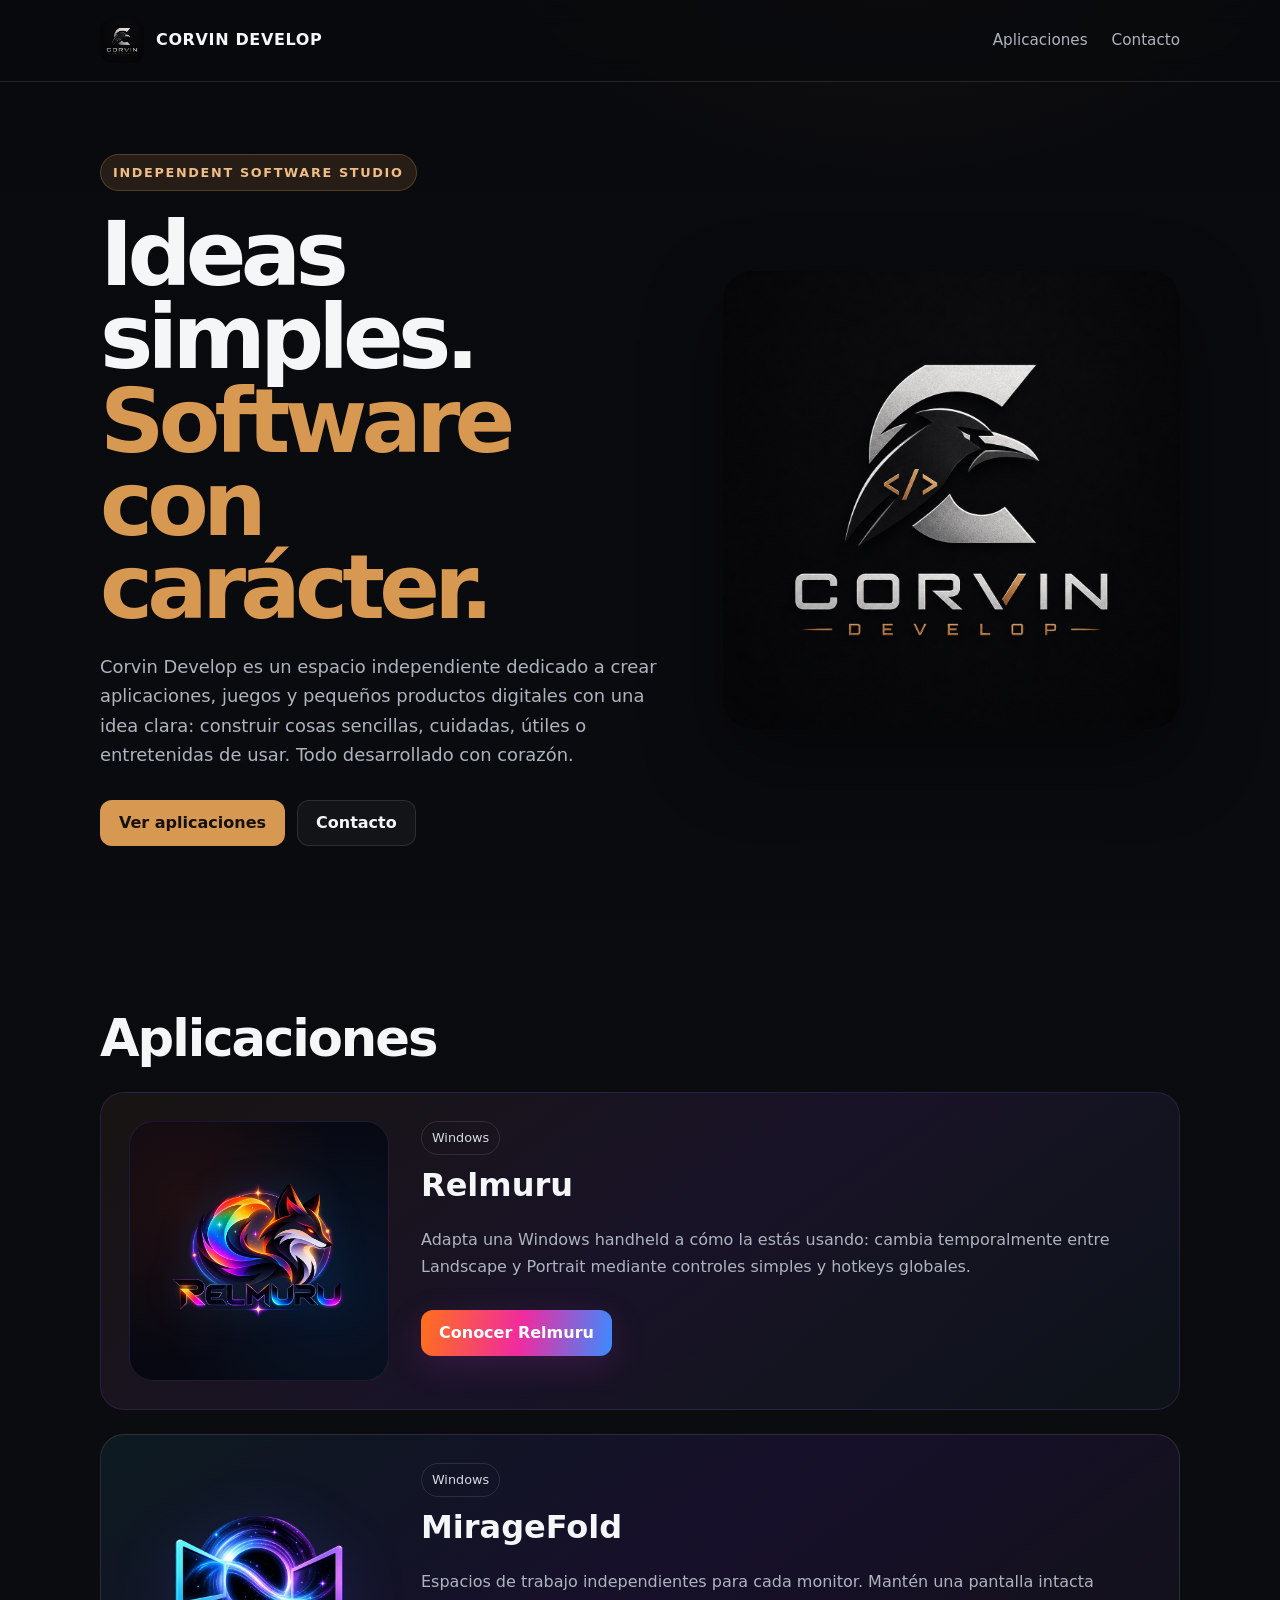
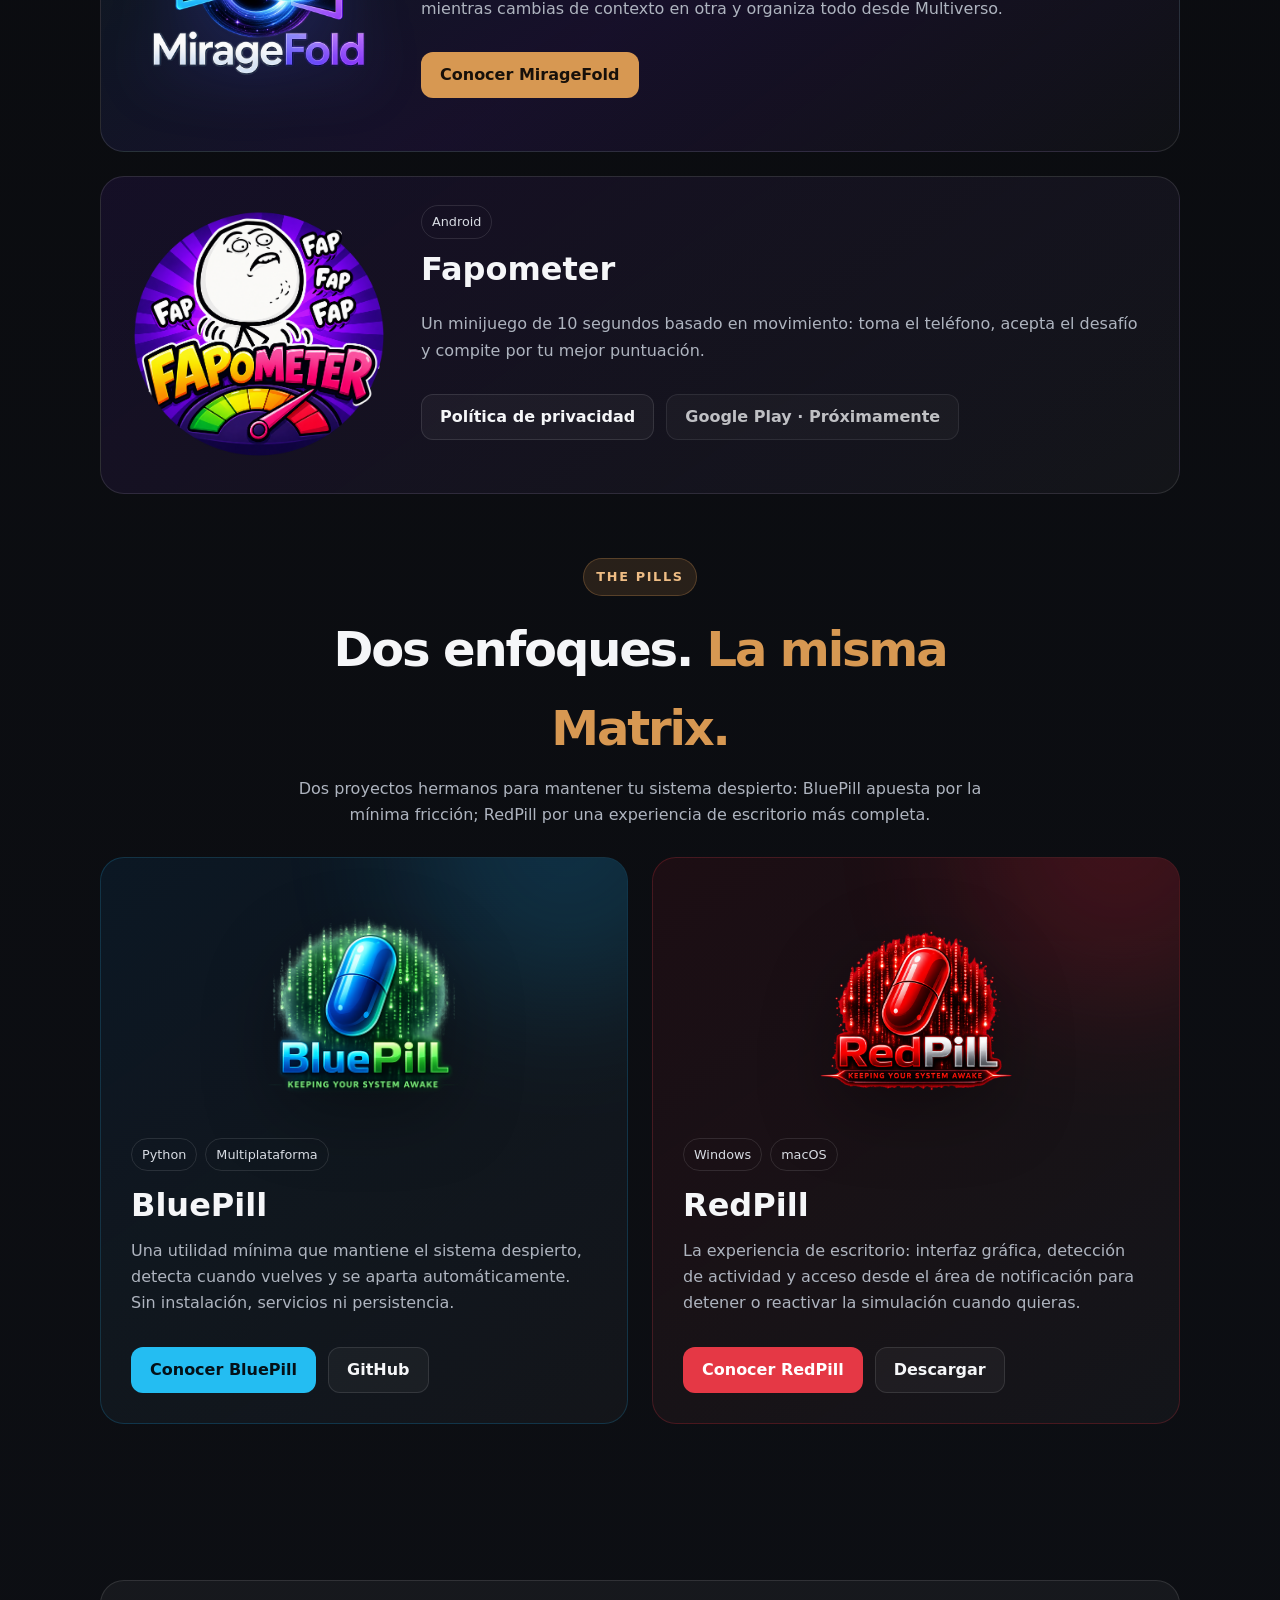
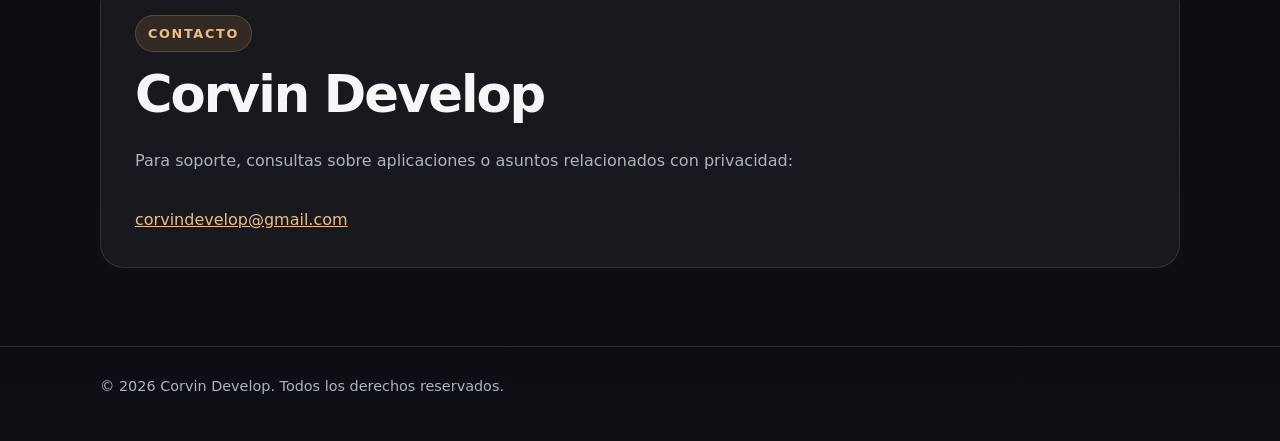
==== commit 8df3ad39: "Release Relmuru on Microsoft Store" ====
--- a/index.html
+++ b/index.html
@@ -50,7 +50,7 @@
       <div class="apps-grid">
         <article class="app-card relmuru-app-card">
           <div class="relmuru-card-mark">
-            <img class="relmuru-card-logo" src="assets/img/relmuru/logo.png" alt="Logo de Relmuru">
+            <img class="relmuru-card-logo" src="assets/img/relmuru/logo.webp" alt="Logo de Relmuru">
           </div>
           <div>
             <span class="tag">Windows</span>
@@ -61,7 +61,7 @@
             </p>
             <div class="actions">
               <a class="button relmuru-button" href="relmuru/">Conocer Relmuru</a>
-              <span class="button secondary" aria-disabled="true">Microsoft Store · Próximamente</span>
+              <ms-store-badge productid="9NJBT32JCRT4" productname="Relmuru" window-mode="full" language="en" theme="light" animation="on"></ms-store-badge>
             </div>
           </div>
         </article>
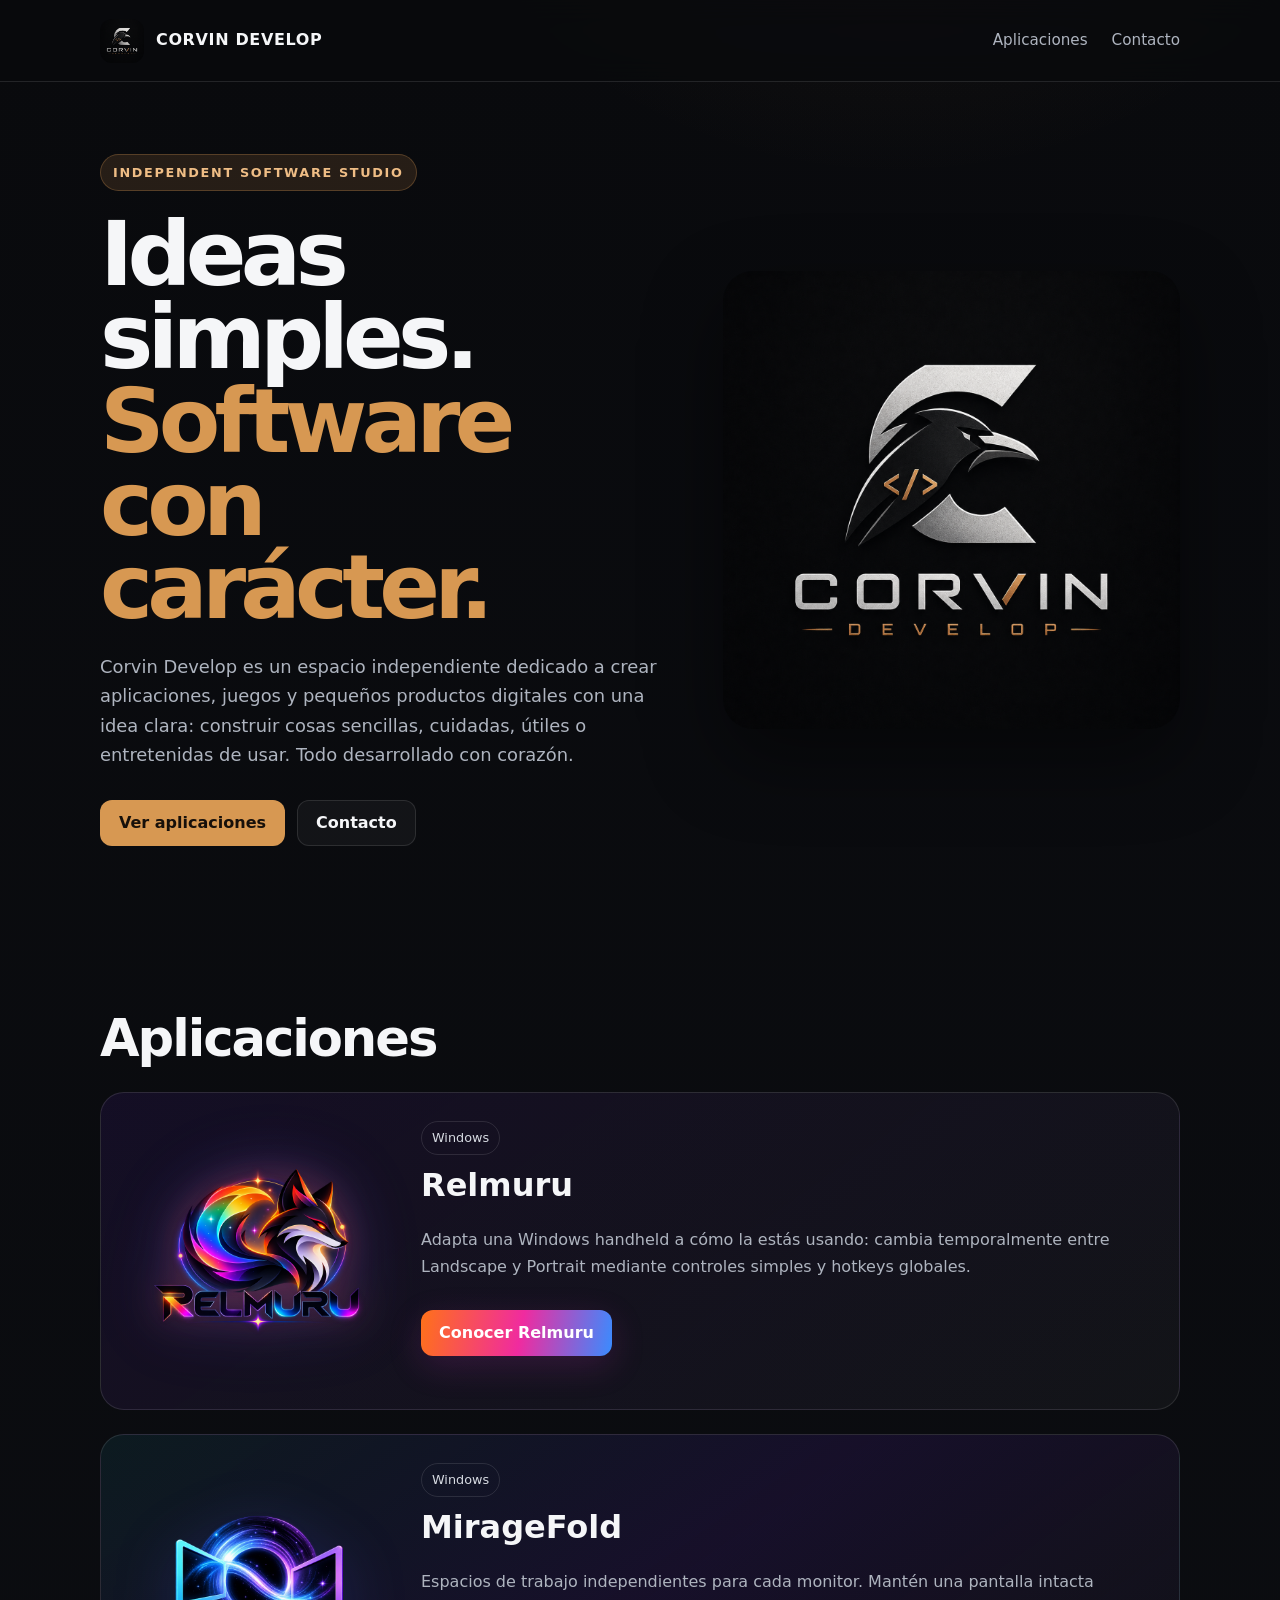
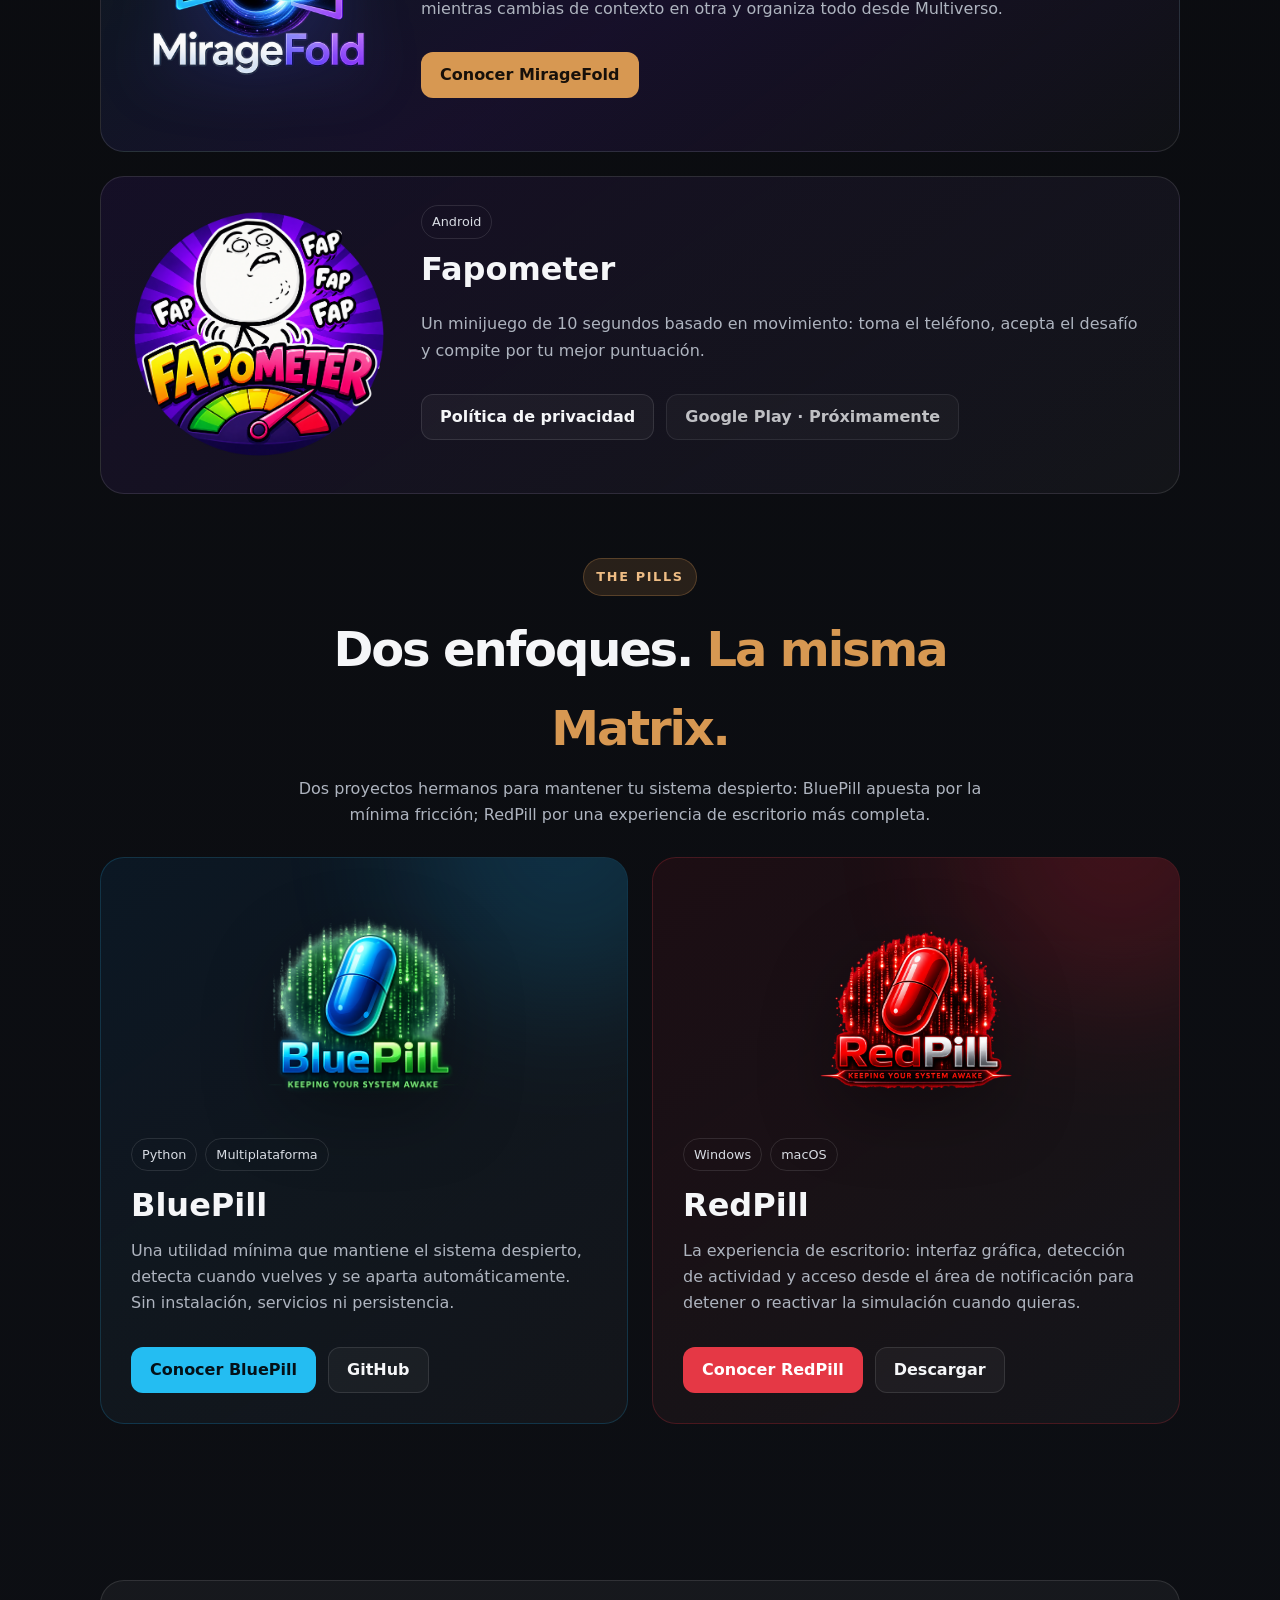
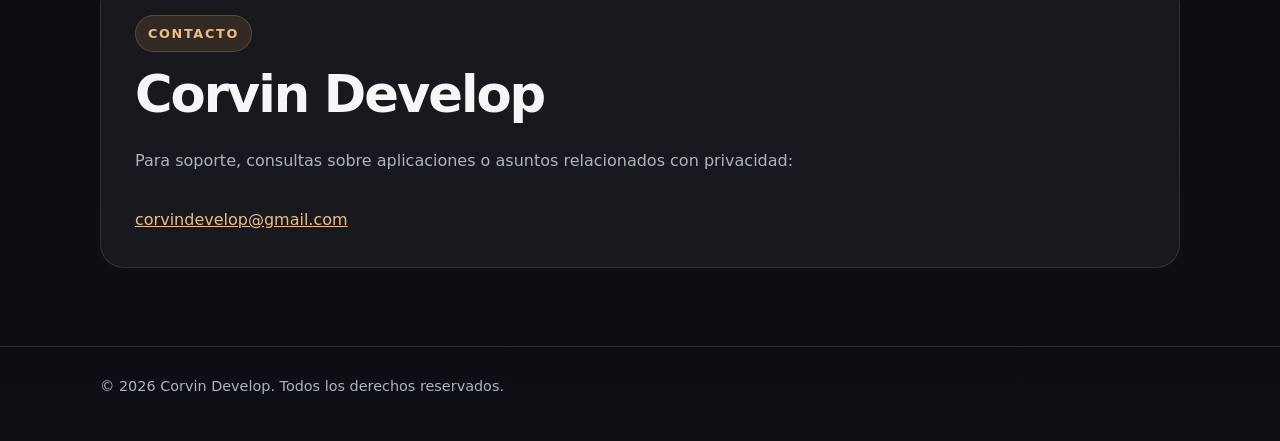
==== commit 7459d0c1: "Refine Relmuru card styling" ====
--- a/index.html
+++ b/index.html
@@ -49,9 +49,7 @@
       <h2 class="section-title">Aplicaciones</h2>
       <div class="apps-grid">
         <article class="app-card relmuru-app-card">
-          <div class="relmuru-card-mark">
-            <img class="relmuru-card-logo" src="assets/img/relmuru/logo.webp" alt="Logo de Relmuru">
-          </div>
+          <img class="relmuru-card-logo" src="assets/img/relmuru/logo.webp" alt="Logo de Relmuru">
           <div>
             <span class="tag">Windows</span>
             <h3>Relmuru</h3>
--- a/assets/css/styles.css
+++ b/assets/css/styles.css
@@ -510,7 +510,7 @@
 .relmuru-legal a { color:#ffc16a; }.relmuru-notice { border-color:var(--relmuru-amber); background:rgba(242,165,59,.07); }
 .relmuru-legal-wordmark { margin:0 auto 34px; text-align:center; font-size:clamp(2.1rem,5vw,3.5rem); font-weight:900; letter-spacing:.13em; }
 .relmuru-legal-wordmark span { display:block; margin-top:5px; color:#9fa6b3; font-size:.7rem; letter-spacing:.12em; text-transform:uppercase; }
-.relmuru-app-card { background:linear-gradient(145deg,rgba(242,165,59,.055),rgba(156,92,255,.10),rgba(57,216,232,.035)); border-color:rgba(156,92,255,.17); }
+.relmuru-app-card { position:relative; }
 .relmuru-card-mark { min-height:260px; display:flex; flex-direction:column; align-items:center; justify-content:center; text-align:center; padding:22px; border-radius:24px; border:1px solid rgba(156,92,255,.15); background:radial-gradient(circle at 50% 30%,rgba(156,92,255,.11),transparent 9rem),rgba(8,10,15,.62); }
 .relmuru-card-name { font-size:clamp(2rem,5vw,3rem); font-weight:900; letter-spacing:.12em; }.relmuru-card-tagline { margin-top:6px; color:#9ca4b2; font-size:.68rem; letter-spacing:.11em; text-transform:uppercase; }
 
@@ -563,8 +563,7 @@
 .relmuru-pill,.relmuru-kicker{border-color:rgba(255,101,31,.28);background:linear-gradient(90deg,rgba(255,94,22,.09),rgba(255,42,203,.05));color:#ffc071}
 .relmuru-primary,.relmuru-button{background:linear-gradient(100deg,#ff7119,#f02b9f 52%,#398cff);box-shadow:0 10px 34px rgba(199,48,190,.18)}
 .relmuru-info-card,.relmuru-safety-card{border-color:rgba(85,116,255,.18);background:linear-gradient(145deg,rgba(255,85,28,.045),rgba(183,40,255,.055),rgba(26,142,255,.045))}
-.relmuru-card-logo{display:block;width:min(100%,390px);height:auto;filter:drop-shadow(0 0 18px rgba(34,132,255,.13))}
-.relmuru-card-mark{background:radial-gradient(circle at 20% 30%,rgba(255,87,24,.10),transparent 10rem),radial-gradient(circle at 80% 65%,rgba(24,142,255,.11),transparent 11rem),#070811}
+.relmuru-card-logo{display:block;height:auto;filter:drop-shadow(0 0 18px rgba(255,92,24,.22)) drop-shadow(0 0 28px rgba(199,45,255,.18)) drop-shadow(0 0 34px rgba(34,132,255,.16))}
 @media(max-width:900px){.relmuru-orientation-showcase{grid-template-columns:1fr 1fr}.relmuru-orientation-card.landscape-card{grid-column:1/-1}.relmuru-brand-lockup{margin-inline:auto;align-items:center}.relmuru-brand-lockup>span{margin-left:0;text-align:center}}
 @media(max-width:600px){.relmuru-orientation-showcase{grid-template-columns:1fr}.relmuru-orientation-card.landscape-card{grid-column:auto}.relmuru-orientation-card,.relmuru-orientation-card img{min-height:300px}.relmuru-hero-visual img{aspect-ratio:4/3}.relmuru-logo{width:100%}}
 
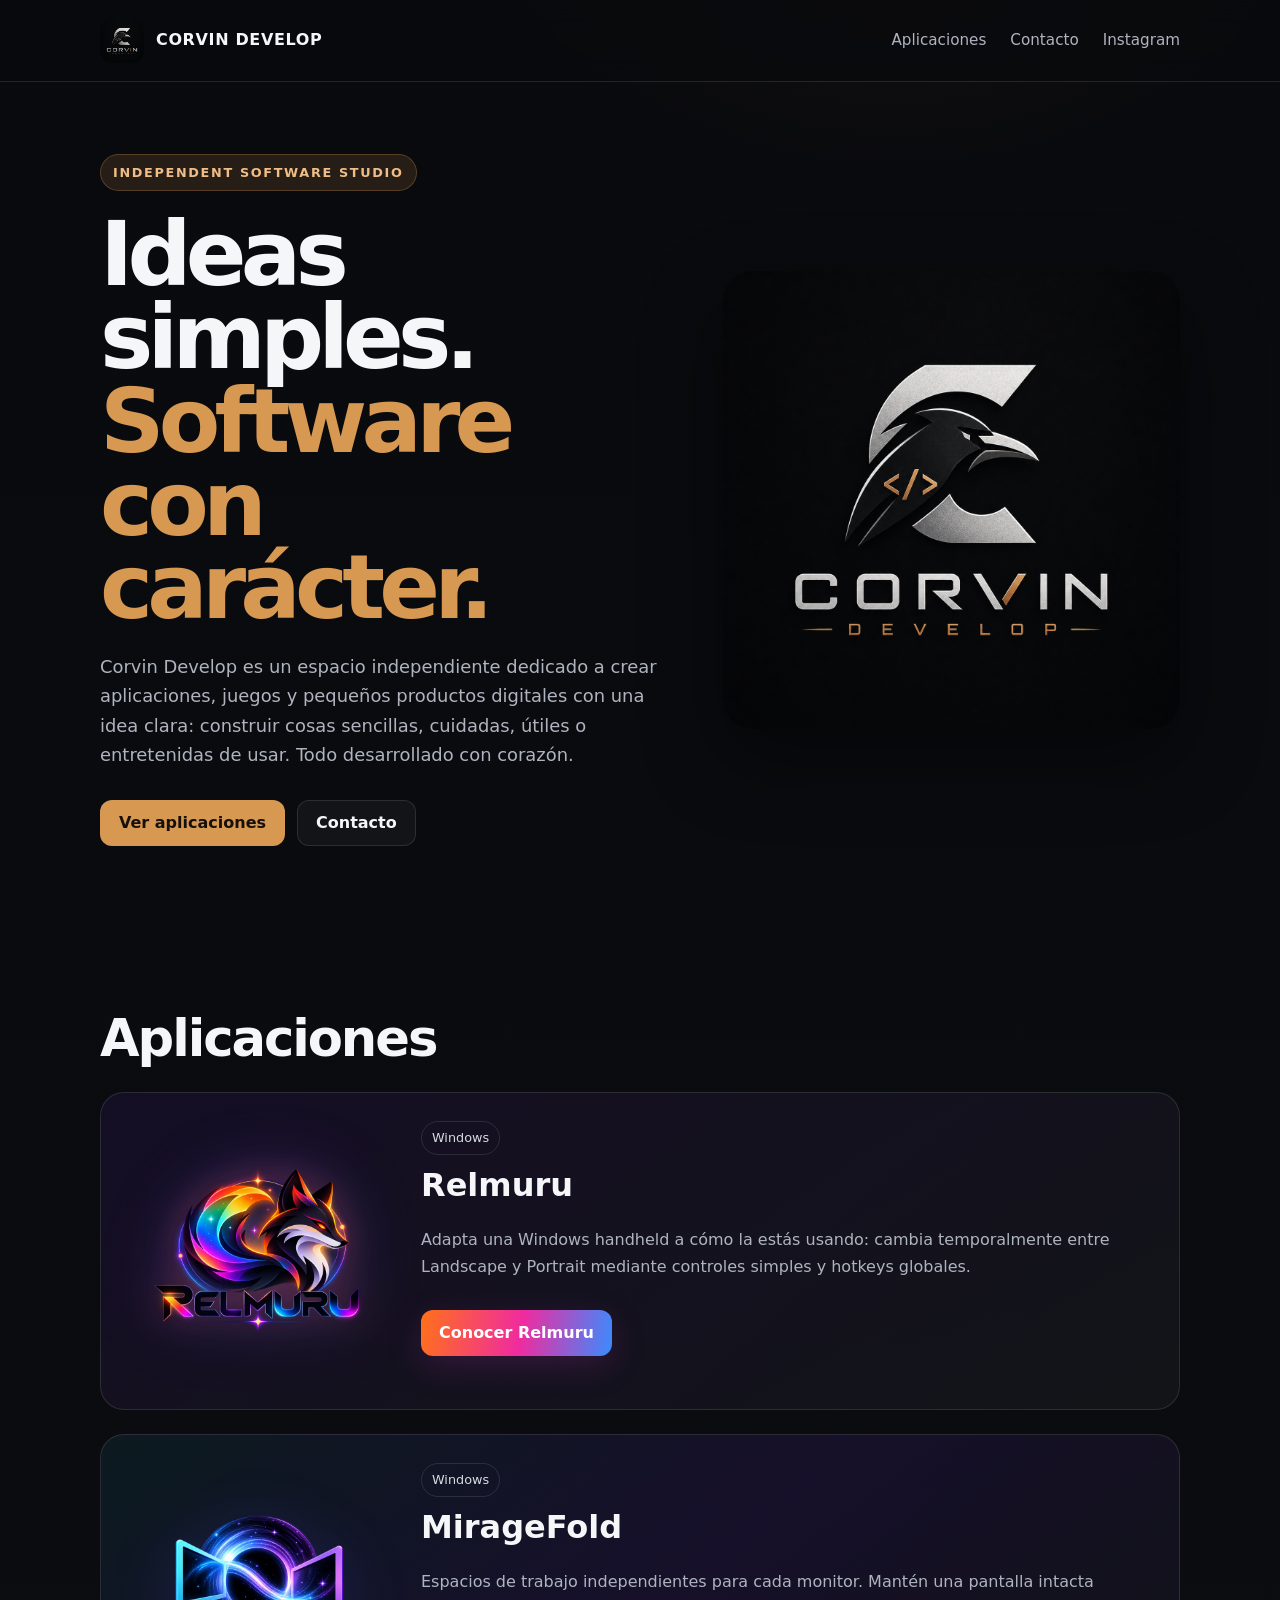
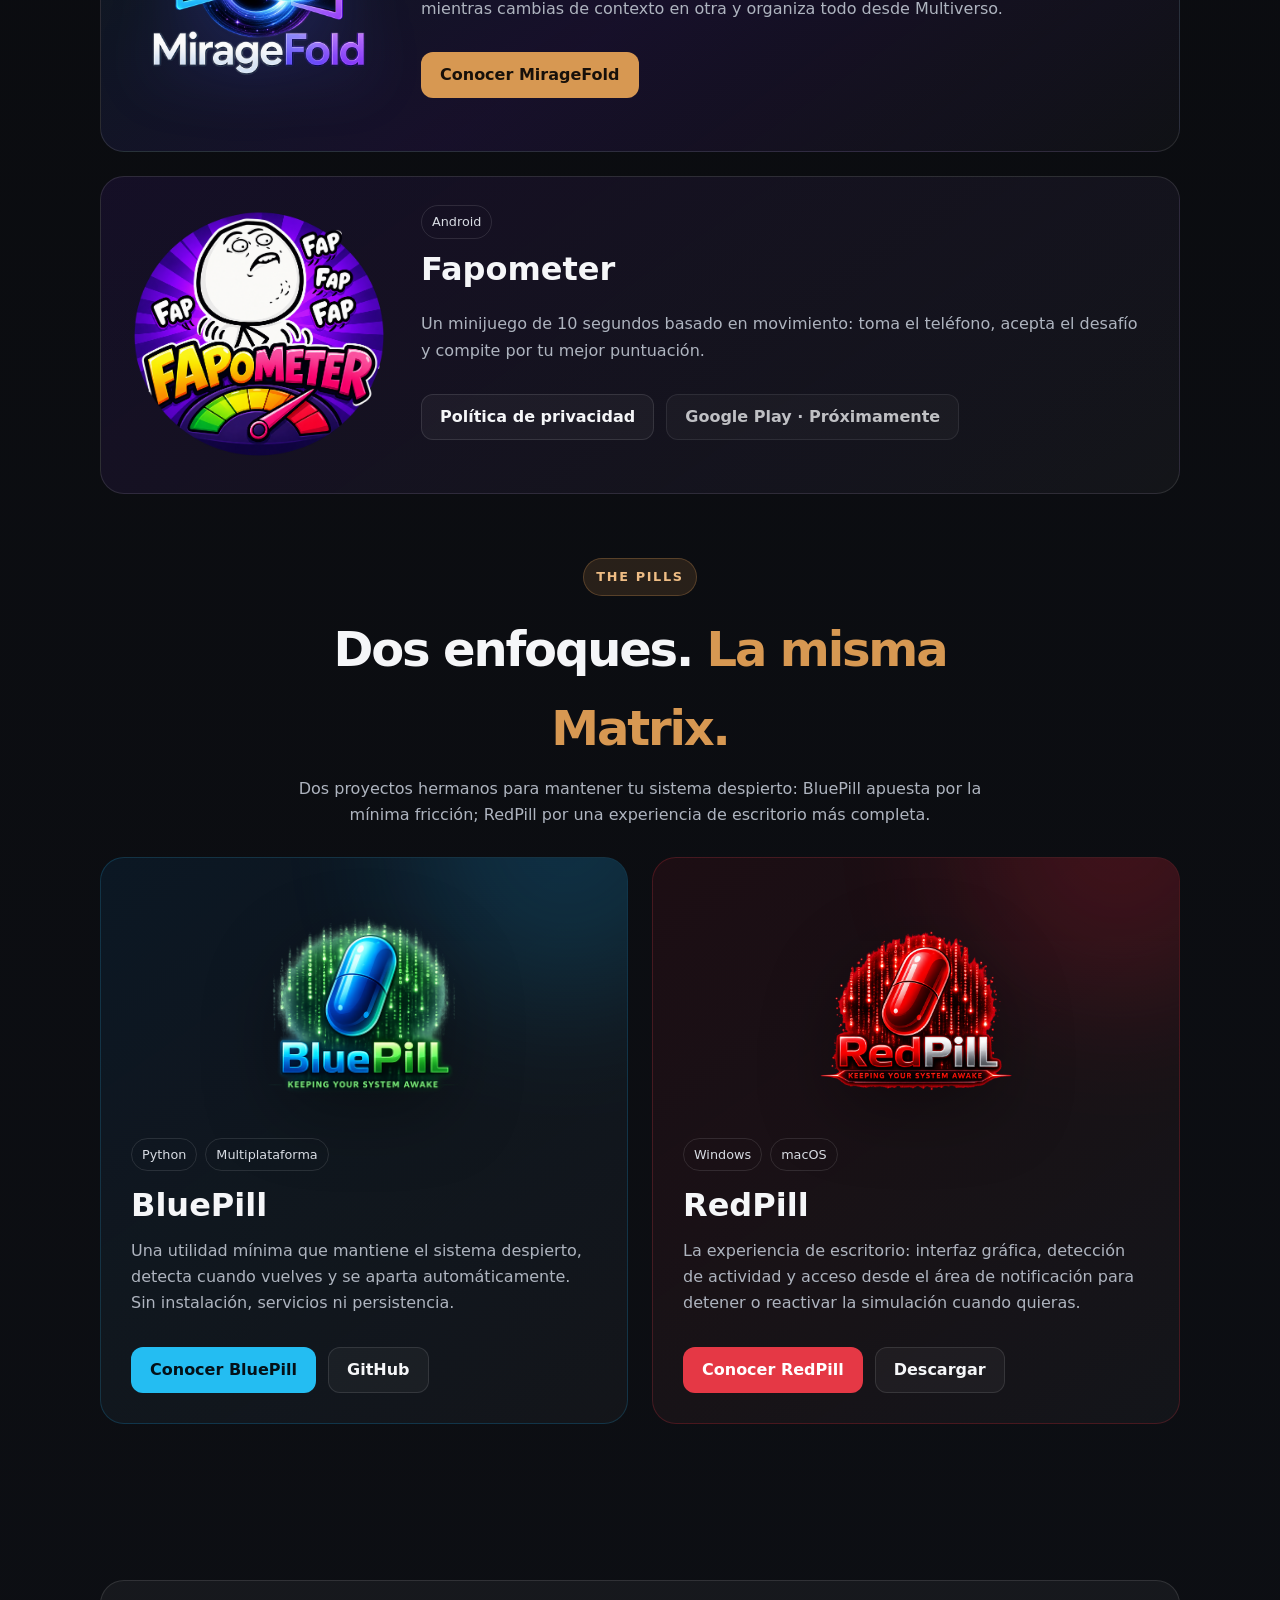
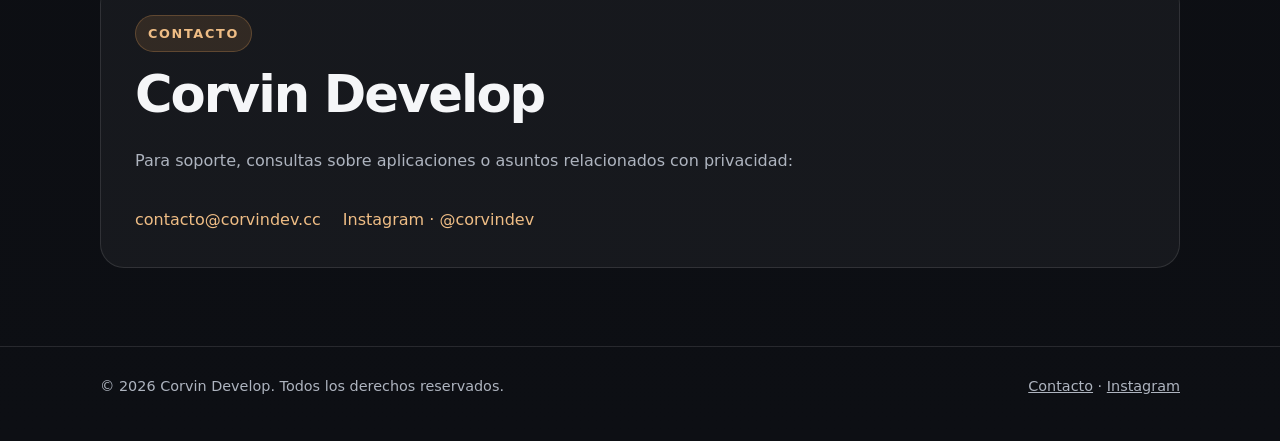
==== commit 4344ae8e: "Update contact email and add Instagram links" ====
--- a/index.html
+++ b/index.html
@@ -19,6 +19,7 @@
       <div class="navlinks">
         <a href="#apps">Aplicaciones</a>
         <a href="#contacto">Contacto</a>
+        <a href="https://www.instagram.com/corvindev/" target="_blank" rel="noopener noreferrer">Instagram</a>
       </div>
     </nav>
   </div>
@@ -36,7 +37,7 @@
       </p>
       <div class="actions">
         <a class="button primary" href="#apps">Ver aplicaciones</a>
-        <a class="button secondary" href="mailto:corvindevelop@gmail.com">Contacto</a>
+        <a class="button secondary" href="mailto:contacto@corvindev.cc">Contacto</a>
       </div>
     </div>
     <div class="hero-logo">
@@ -141,15 +142,19 @@
         <p class="section-copy">
           Para soporte, consultas sobre aplicaciones o asuntos relacionados con privacidad:
         </p>
-        <a href="mailto:corvindevelop@gmail.com">corvindevelop@gmail.com</a>
+        <div class="contact-links">
+          <a href="mailto:contacto@corvindev.cc">contacto@corvindev.cc</a>
+          <a href="https://www.instagram.com/corvindev/" target="_blank" rel="noopener noreferrer">Instagram · @corvindev</a>
+        </div>
       </div>
     </div>
   </section>
 </main>
 
 <footer>
-  <div class="wrap">
-    © 2026 Corvin Develop. Todos los derechos reservados.
+  <div class="wrap footer-row">
+    <span>© 2026 Corvin Develop. Todos los derechos reservados.</span>
+    <span><a href="mailto:contacto@corvindev.cc">Contacto</a> · <a href="https://www.instagram.com/corvindev/" target="_blank" rel="noopener noreferrer">Instagram</a></span>
   </div>
 </footer>
 </body>
--- a/assets/css/styles.css
+++ b/assets/css/styles.css
@@ -224,6 +224,9 @@
 }
 
 .contact-card a { color: #efbd85; }
+.contact-links { display:flex; flex-wrap:wrap; gap:10px 22px; align-items:center; }
+.contact-links a { text-decoration:none; }
+.contact-links a:hover { color:#ffd4a4; }
 
 footer {
   border-top: 1px solid var(--border);
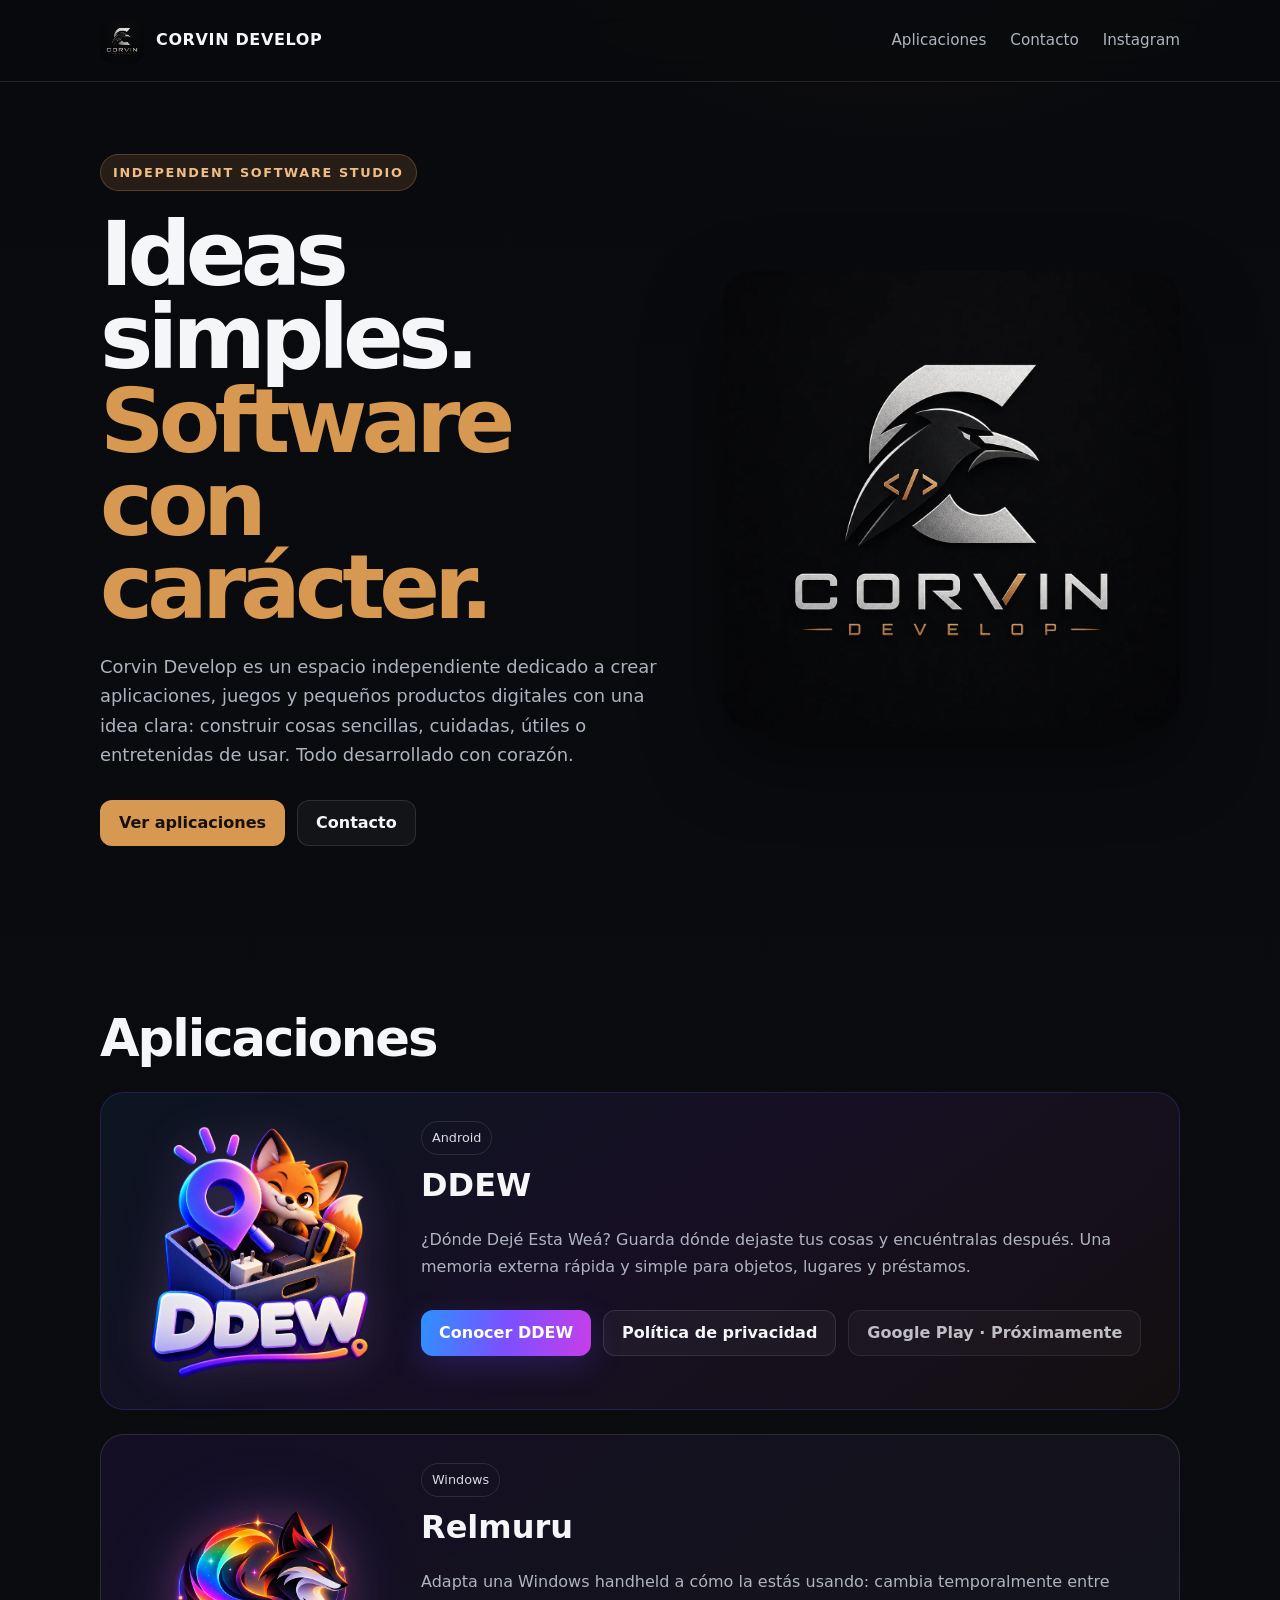
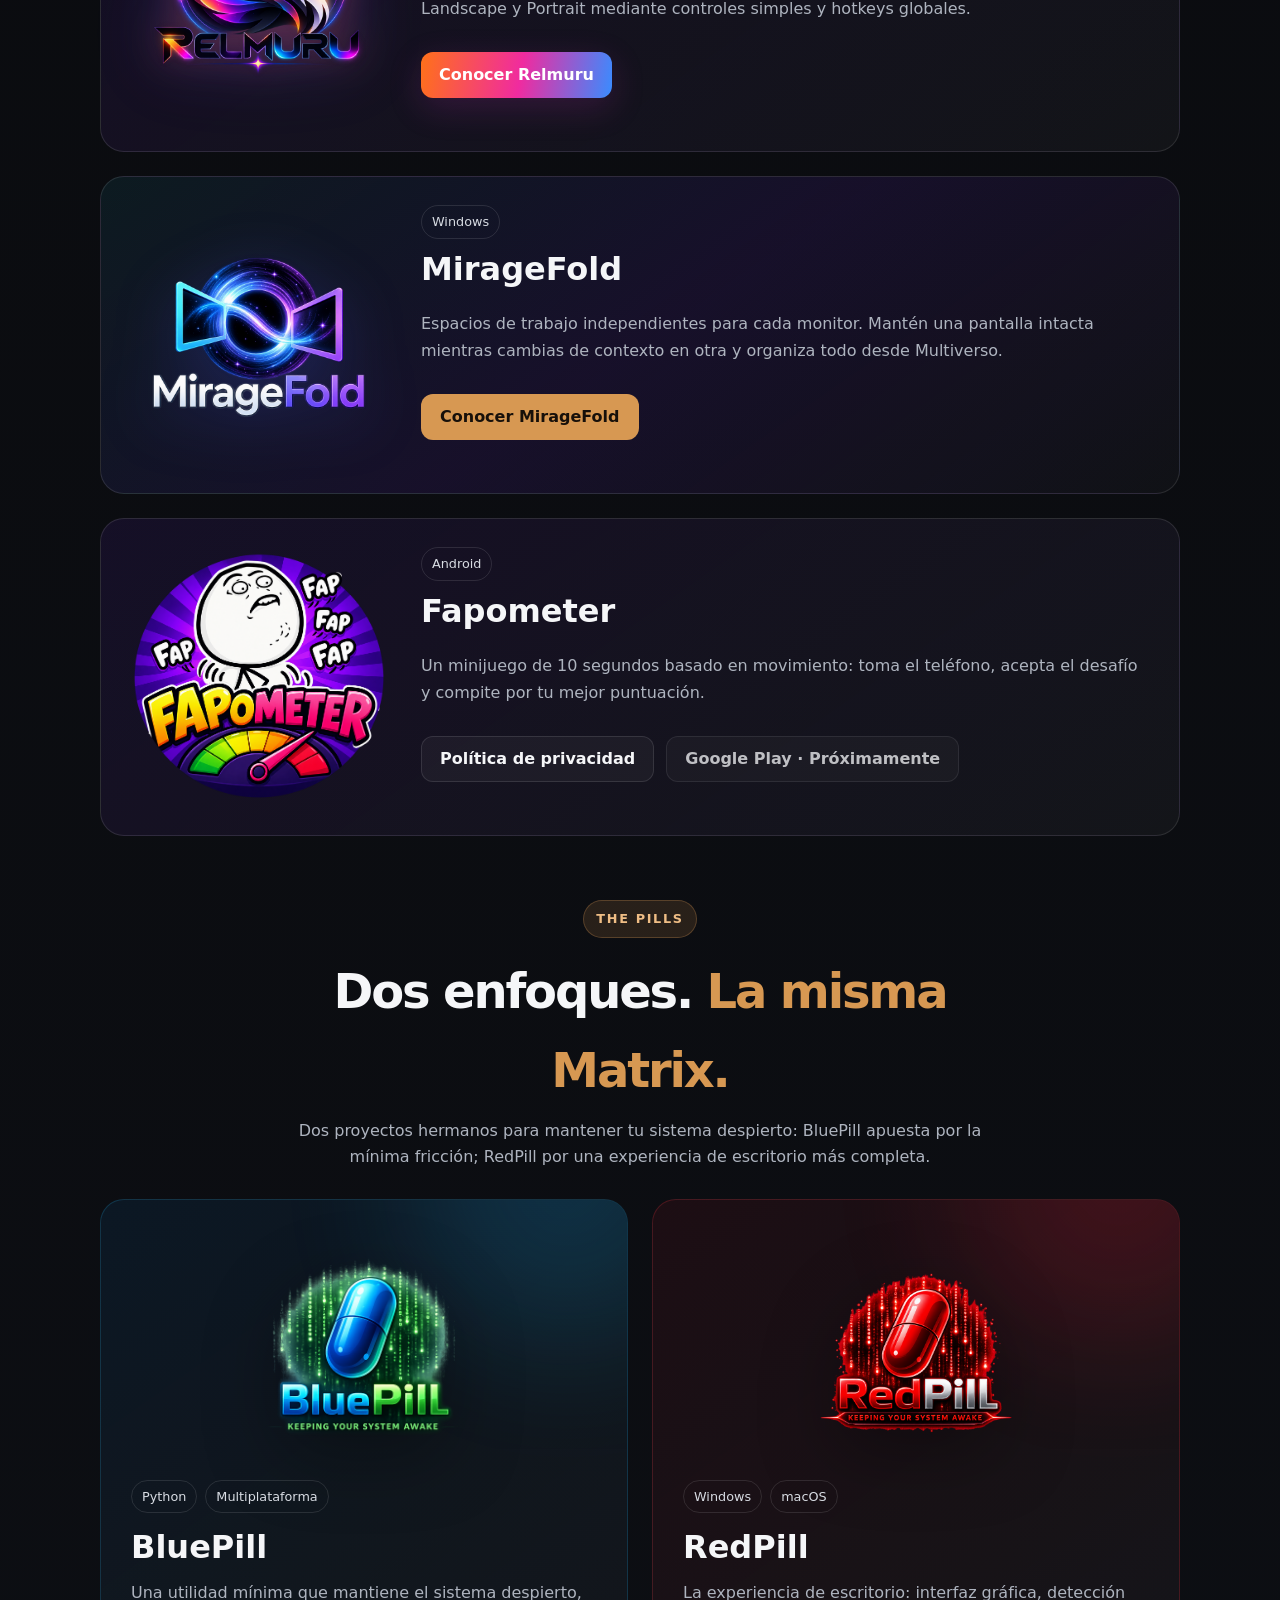
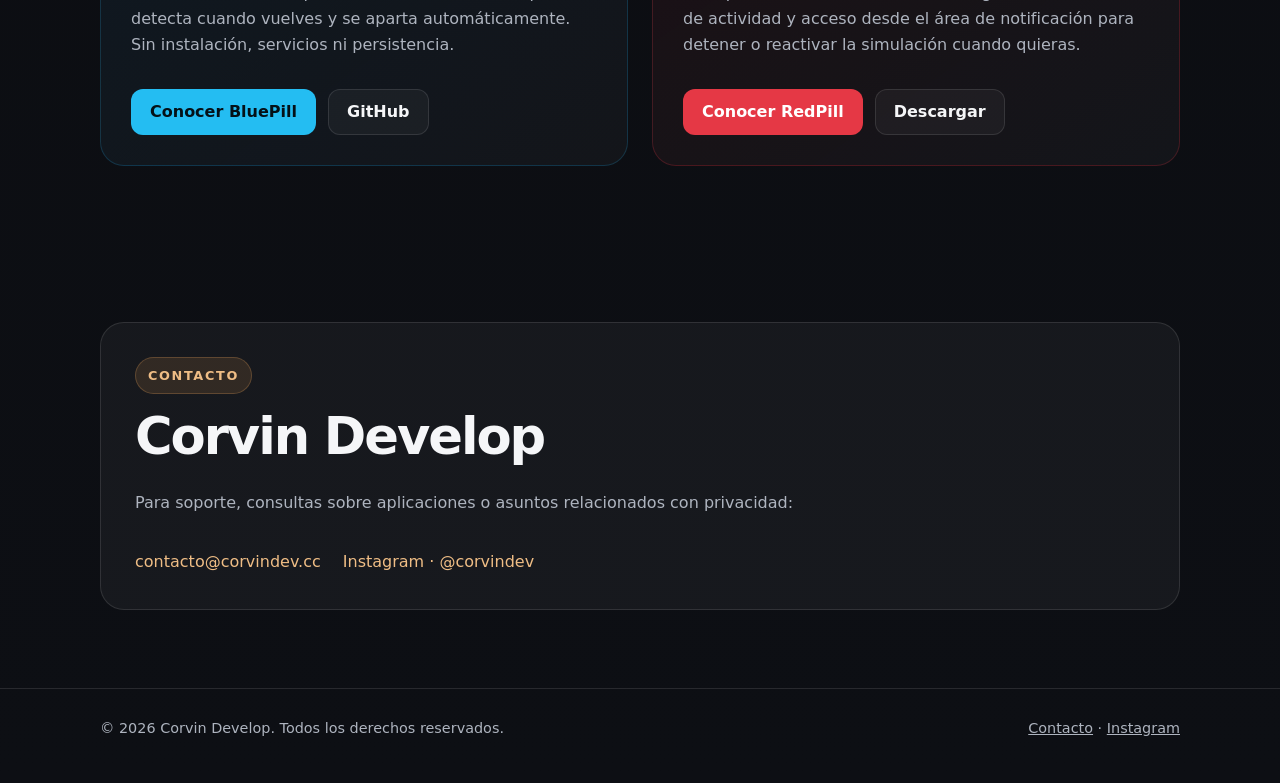
==== commit b5e7197e: "feat: add DDEW app section, privacy policy and optimized assets" ====
--- a/index.html
+++ b/index.html
@@ -13,7 +13,7 @@
   <div class="wrap">
     <nav>
       <a class="brand" href="./">
-        <img src="assets/img/corvin-develop.png" alt="Corvin Develop">
+        <img src="assets/img/corvin-develop.webp" alt="Corvin Develop">
         <span>CORVIN DEVELOP</span>
       </a>
       <div class="navlinks">
@@ -41,7 +41,7 @@
       </div>
     </div>
     <div class="hero-logo">
-      <img src="assets/img/corvin-develop.png" alt="Logo de Corvin Develop">
+      <img src="assets/img/corvin-develop.webp" alt="Logo de Corvin Develop">
     </div>
   </div>
 
@@ -49,6 +49,23 @@
     <div class="wrap">
       <h2 class="section-title">Aplicaciones</h2>
       <div class="apps-grid">
+        <article class="app-card ddew-app-card">
+          <img class="ddew-card-logo" src="assets/img/ddew/logo.webp" alt="Logo de DDEW">
+          <div>
+            <span class="tag">Android</span>
+            <h3>DDEW</h3>
+            <p>
+              ¿Dónde Dejé Esta Weá? Guarda dónde dejaste tus cosas y encuéntralas después.
+              Una memoria externa rápida y simple para objetos, lugares y préstamos.
+            </p>
+            <div class="actions">
+              <a class="button ddew-button" href="ddew/">Conocer DDEW</a>
+              <a class="button secondary" href="ddew/privacy/">Política de privacidad</a>
+              <span class="button secondary" aria-disabled="true">Google Play · Próximamente</span>
+            </div>
+          </div>
+        </article>
+
         <article class="app-card relmuru-app-card">
           <img class="relmuru-card-logo" src="assets/img/relmuru/logo.webp" alt="Logo de Relmuru">
           <div>
@@ -66,7 +83,7 @@
         </article>
 
         <article class="app-card mirage-app-card">
-          <img src="assets/img/miragefold/logo.png" alt="Logo de MirageFold">
+          <img src="assets/img/miragefold/logo.webp" alt="Logo de MirageFold">
           <div>
             <span class="tag">Windows</span>
             <h3>MirageFold</h3>
@@ -82,7 +99,7 @@
         </article>
 
         <article class="app-card">
-          <img src="assets/img/fapometer-logo.png" alt="Logo de Fapometer">
+          <img src="assets/img/fapometer-logo.webp" alt="Logo de Fapometer">
           <div>
             <span class="tag">Android</span>
             <h3>Fapometer</h3>
@@ -106,7 +123,7 @@
 
       <div class="pills-grid">
         <article class="pill-card bluepill-card">
-          <a class="pill-logo-link" href="bluepill/" aria-label="Conocer BluePill"><img src="assets/img/bluepill/logo.png" alt="Logo de BluePill"></a>
+          <a class="pill-logo-link" href="bluepill/" aria-label="Conocer BluePill"><img src="assets/img/bluepill/logo.webp" alt="Logo de BluePill"></a>
           <div class="pill-card-body">
             <div class="pill-tags"><span class="tag">Python</span><span class="tag">Multiplataforma</span></div>
             <h3>BluePill</h3>
@@ -119,7 +136,7 @@
         </article>
 
         <article class="pill-card redpill-card">
-          <a class="pill-logo-link" href="redpill/" aria-label="Conocer RedPill"><img src="assets/img/redpill/logo.png" alt="Logo de RedPill"></a>
+          <a class="pill-logo-link" href="redpill/" aria-label="Conocer RedPill"><img src="assets/img/redpill/logo.webp" alt="Logo de RedPill"></a>
           <div class="pill-card-body">
             <div class="pill-tags"><span class="tag">Windows</span><span class="tag">macOS</span></div>
             <h3>RedPill</h3>
--- a/assets/css/styles.css
+++ b/assets/css/styles.css
@@ -633,3 +633,80 @@
  #funciones .relmuru-orientation-card img{height:300px}
  .relmuru-shot-card>img,.relmuru-shot-card.portrait-shot>img,.tray-shot-image{height:280px}
 }
+
+/* DDEW */
+.ddew-page {
+  --ddew-navy:#060b1b;
+  --ddew-panel:#0c1330;
+  --ddew-blue:#238cff;
+  --ddew-purple:#a33cff;
+  --ddew-pink:#ef47df;
+  --ddew-orange:#ff7a18;
+  background:
+    radial-gradient(circle at 12% 5%,rgba(35,140,255,.13),transparent 29rem),
+    radial-gradient(circle at 88% 12%,rgba(163,60,255,.14),transparent 31rem),
+    radial-gradient(circle at 64% 38%,rgba(255,122,24,.06),transparent 28rem),
+    linear-gradient(180deg,#050817 0%,#090b1c 50%,#050713 100%);
+}
+.ddew-header { background:rgba(5,8,23,.80); border-color:rgba(112,91,255,.18); }
+.ddew-hero { padding:76px 0 88px; overflow:hidden; position:relative; }
+.ddew-hero:after { content:""; position:absolute; left:0; right:0; bottom:0; height:1px; background:linear-gradient(90deg,transparent,var(--ddew-blue),var(--ddew-purple),var(--ddew-orange),transparent); opacity:.55; }
+.ddew-hero-grid { display:grid; grid-template-columns:1.05fr .95fr; gap:58px; align-items:center; }
+.ddew-hero h1 { font-size:clamp(3.3rem,7vw,6.7rem); }
+.ddew-hero h1 span,.ddew-intro h2 span { background:linear-gradient(90deg,#55b6ff,var(--ddew-purple),#ff68d7,var(--ddew-orange)); -webkit-background-clip:text; background-clip:text; color:transparent; }
+.ddew-pill,.ddew-kicker { display:inline-flex; border:1px solid rgba(120,85,255,.32); background:linear-gradient(90deg,rgba(35,140,255,.10),rgba(163,60,255,.11),rgba(255,122,24,.06)); color:#cbbdff; border-radius:999px; padding:7px 12px; font-size:.78rem; font-weight:800; letter-spacing:.1em; text-transform:uppercase; }
+.ddew-primary,.ddew-button { background:linear-gradient(100deg,#2d91ff,#7b50ff 50%,#c83ee8); color:#fff; border:0; box-shadow:0 10px 32px rgba(100,71,255,.22); }
+.ddew-logo-stage { display:flex; justify-content:center; align-items:center; min-height:430px; border:1px solid rgba(112,91,255,.18); border-radius:32px; background:radial-gradient(circle at 50% 42%,rgba(83,83,255,.16),transparent 48%),rgba(6,9,25,.42); box-shadow:0 34px 90px rgba(0,0,0,.34); }
+.ddew-logo-stage img { display:block; width:min(92%,540px); height:auto; filter:drop-shadow(0 24px 38px rgba(0,0,0,.30)); }
+.ddew-intro { padding:92px 0; background:rgba(255,255,255,.016); border-bottom:1px solid rgba(255,255,255,.055); }
+.ddew-intro h2,.ddew-section-heading h2 { font-size:clamp(2.25rem,4.8vw,4.5rem); letter-spacing:-.055em; line-height:1.02; margin:18px 0; }
+.ddew-intro p { color:#bac1cf; font-size:1.08rem; }
+.ddew-features { padding:96px 0; }
+.ddew-section-heading { max-width:760px; margin-bottom:34px; }
+.ddew-feature-grid { display:grid; grid-template-columns:repeat(2,minmax(0,1fr)); gap:18px; }
+.ddew-feature-card { padding:28px; border:1px solid rgba(108,88,232,.20); border-radius:22px; background:linear-gradient(145deg,rgba(37,137,255,.045),rgba(157,60,255,.06),rgba(255,122,24,.025)); }
+.ddew-feature-card>span { color:#ff9b4b; font-size:.72rem; font-weight:900; letter-spacing:.14em; }
+.ddew-feature-card h3 { margin:9px 0 8px; font-size:1.35rem; }
+.ddew-feature-card p { margin:0; color:#aeb7c7; }
+.ddew-showcase { margin:96px 0 28px; }
+.ddew-showcase .ddew-section-heading p { color:#aeb7c7; font-size:1.05rem; max-width:680px; }
+.ddew-showcase-grid { display:grid; grid-template-columns:repeat(3,minmax(0,1fr)); gap:18px; }
+.ddew-shot { margin:0; overflow:hidden; border:1px solid rgba(108,88,232,.22); border-radius:24px; background:linear-gradient(145deg,rgba(37,137,255,.05),rgba(157,60,255,.07),rgba(255,122,24,.03)); box-shadow:0 22px 60px rgba(0,0,0,.18); }
+.ddew-shot img { display:block; width:100%; aspect-ratio:2/3; object-fit:cover; background:#070b1a; }
+.ddew-shot figcaption { display:flex; flex-direction:column; gap:6px; padding:20px 20px 22px; }
+.ddew-shot figcaption strong { font-size:1.08rem; color:#f4f6fb; }
+.ddew-shot figcaption span { color:#aeb7c7; font-size:.94rem; line-height:1.55; }
+.ddew-local-card { display:flex; align-items:center; justify-content:space-between; gap:34px; margin-top:24px; padding:30px; border:1px solid rgba(107,88,240,.25); border-radius:24px; background:linear-gradient(110deg,rgba(36,141,255,.075),rgba(153,59,255,.08),rgba(255,119,24,.045)); }
+.ddew-local-card>div { max-width:720px; }
+.ddew-local-card h3 { margin:12px 0 7px; font-size:1.55rem; }
+.ddew-local-card p { margin:0; color:#b7bfcd; }
+.ddew-footer { border-color:rgba(112,91,255,.18); }
+.ddew-app-card { background:linear-gradient(145deg,rgba(37,137,255,.08),rgba(153,59,255,.09),rgba(255,122,24,.035)); border-color:rgba(112,91,255,.20); }
+.ddew-card-logo { filter:drop-shadow(0 0 22px rgba(71,102,255,.18)) drop-shadow(0 0 24px rgba(255,112,25,.10)); }
+.ddew-legal { max-width:820px; }
+.ddew-legal-logo { display:block; width:min(390px,84vw); height:auto; margin:0 auto 34px; filter:drop-shadow(0 0 24px rgba(81,93,255,.18)); }
+.ddew-legal a { color:#c8b9ff; }
+.ddew-notice { border-color:var(--ddew-purple); background:linear-gradient(90deg,rgba(37,137,255,.07),rgba(157,60,255,.08)); }
+@media(max-width:900px){
+  .ddew-hero-grid { grid-template-columns:1fr; }
+  .ddew-logo-stage { order:-1; min-height:0; padding:24px; }
+  .ddew-logo-stage img { width:min(78vw,430px); }
+  .ddew-showcase { margin:96px 0 28px; }
+.ddew-showcase .ddew-section-heading p { color:#aeb7c7; font-size:1.05rem; max-width:680px; }
+.ddew-showcase-grid { display:grid; grid-template-columns:repeat(3,minmax(0,1fr)); gap:18px; }
+.ddew-shot { margin:0; overflow:hidden; border:1px solid rgba(108,88,232,.22); border-radius:24px; background:linear-gradient(145deg,rgba(37,137,255,.05),rgba(157,60,255,.07),rgba(255,122,24,.03)); box-shadow:0 22px 60px rgba(0,0,0,.18); }
+.ddew-shot img { display:block; width:100%; aspect-ratio:2/3; object-fit:cover; background:#070b1a; }
+.ddew-shot figcaption { display:flex; flex-direction:column; gap:6px; padding:20px 20px 22px; }
+.ddew-shot figcaption strong { font-size:1.08rem; color:#f4f6fb; }
+.ddew-shot figcaption span { color:#aeb7c7; font-size:.94rem; line-height:1.55; }
+.ddew-local-card { align-items:flex-start; flex-direction:column; }
+}
+@media(max-width:600px){
+  .ddew-hero { padding:48px 0 66px; }
+  .ddew-feature-grid { grid-template-columns:1fr; }
+  .ddew-showcase { margin-top:72px; }
+  .ddew-showcase-grid { grid-template-columns:1fr; gap:16px; }
+  .ddew-shot { border-radius:20px; }
+  .ddew-logo-stage { border-radius:24px; }
+  .ddew-features,.ddew-intro { padding:72px 0; }
+}
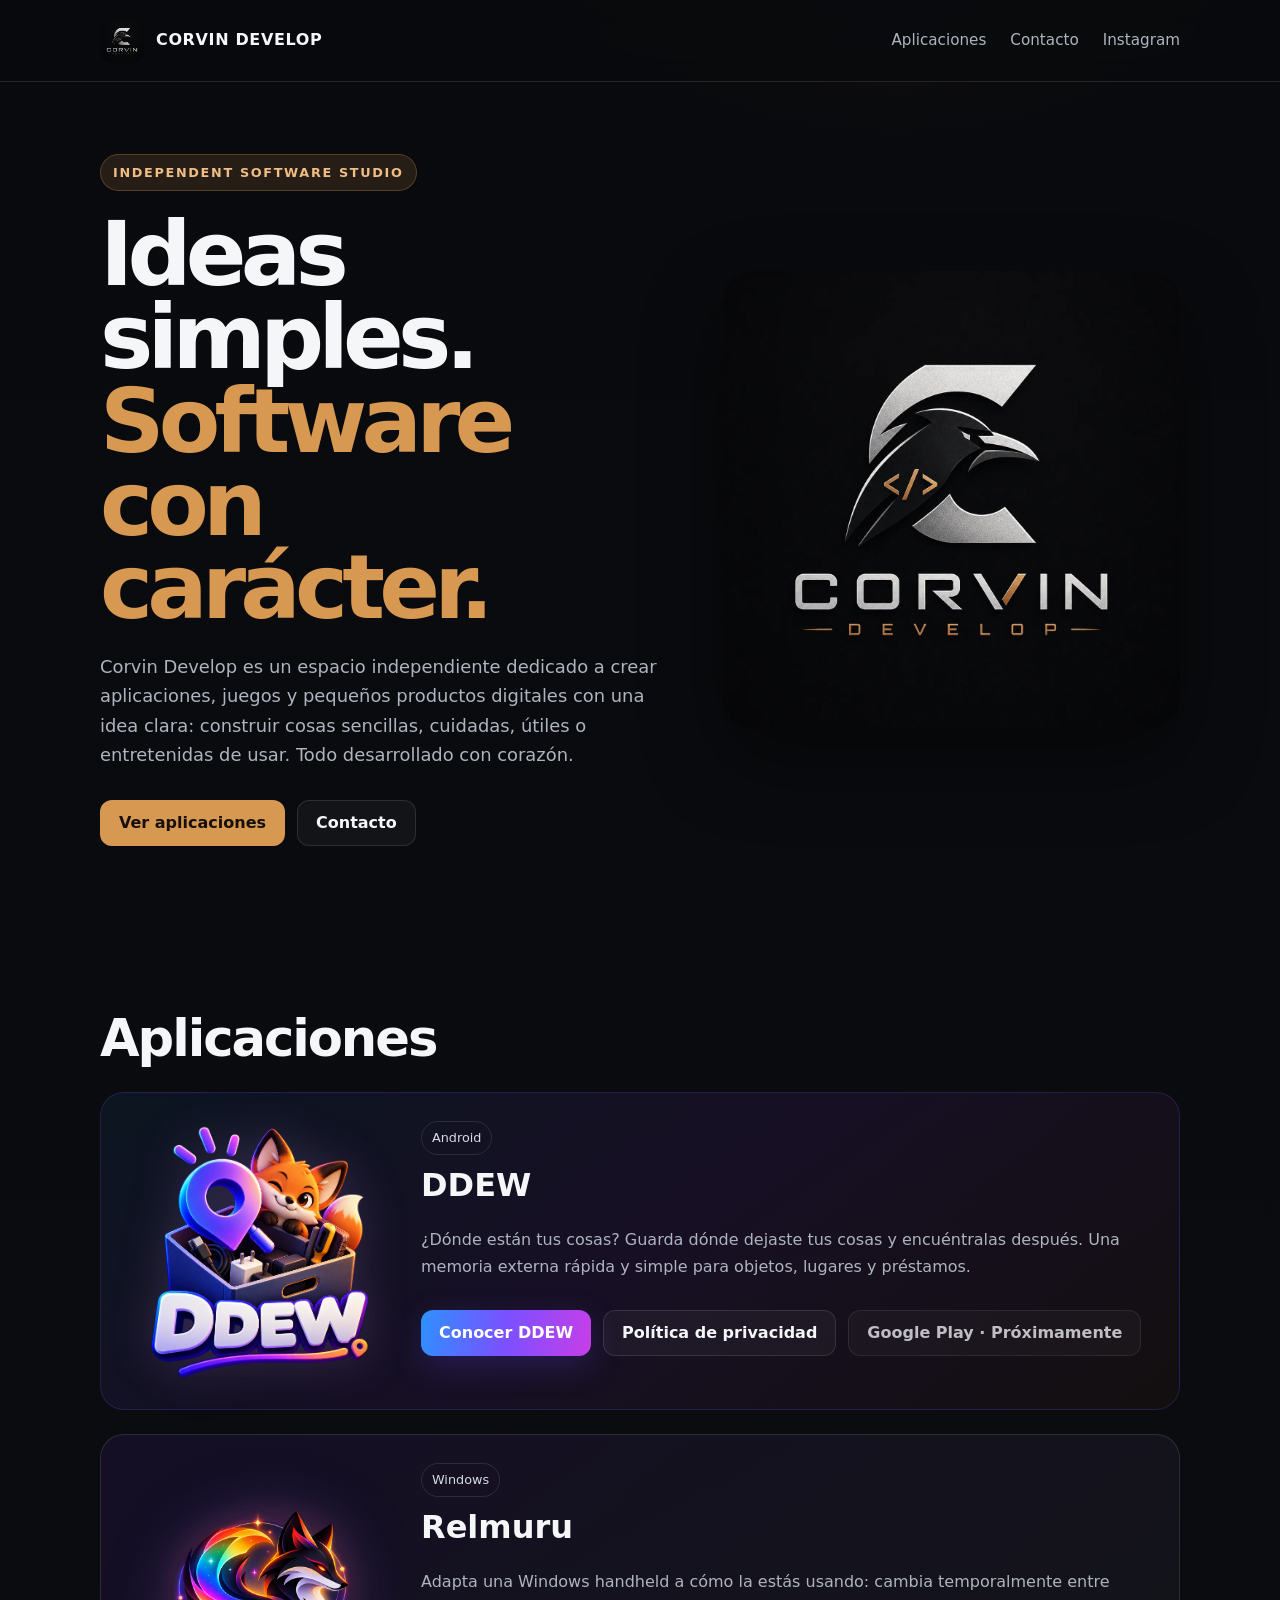
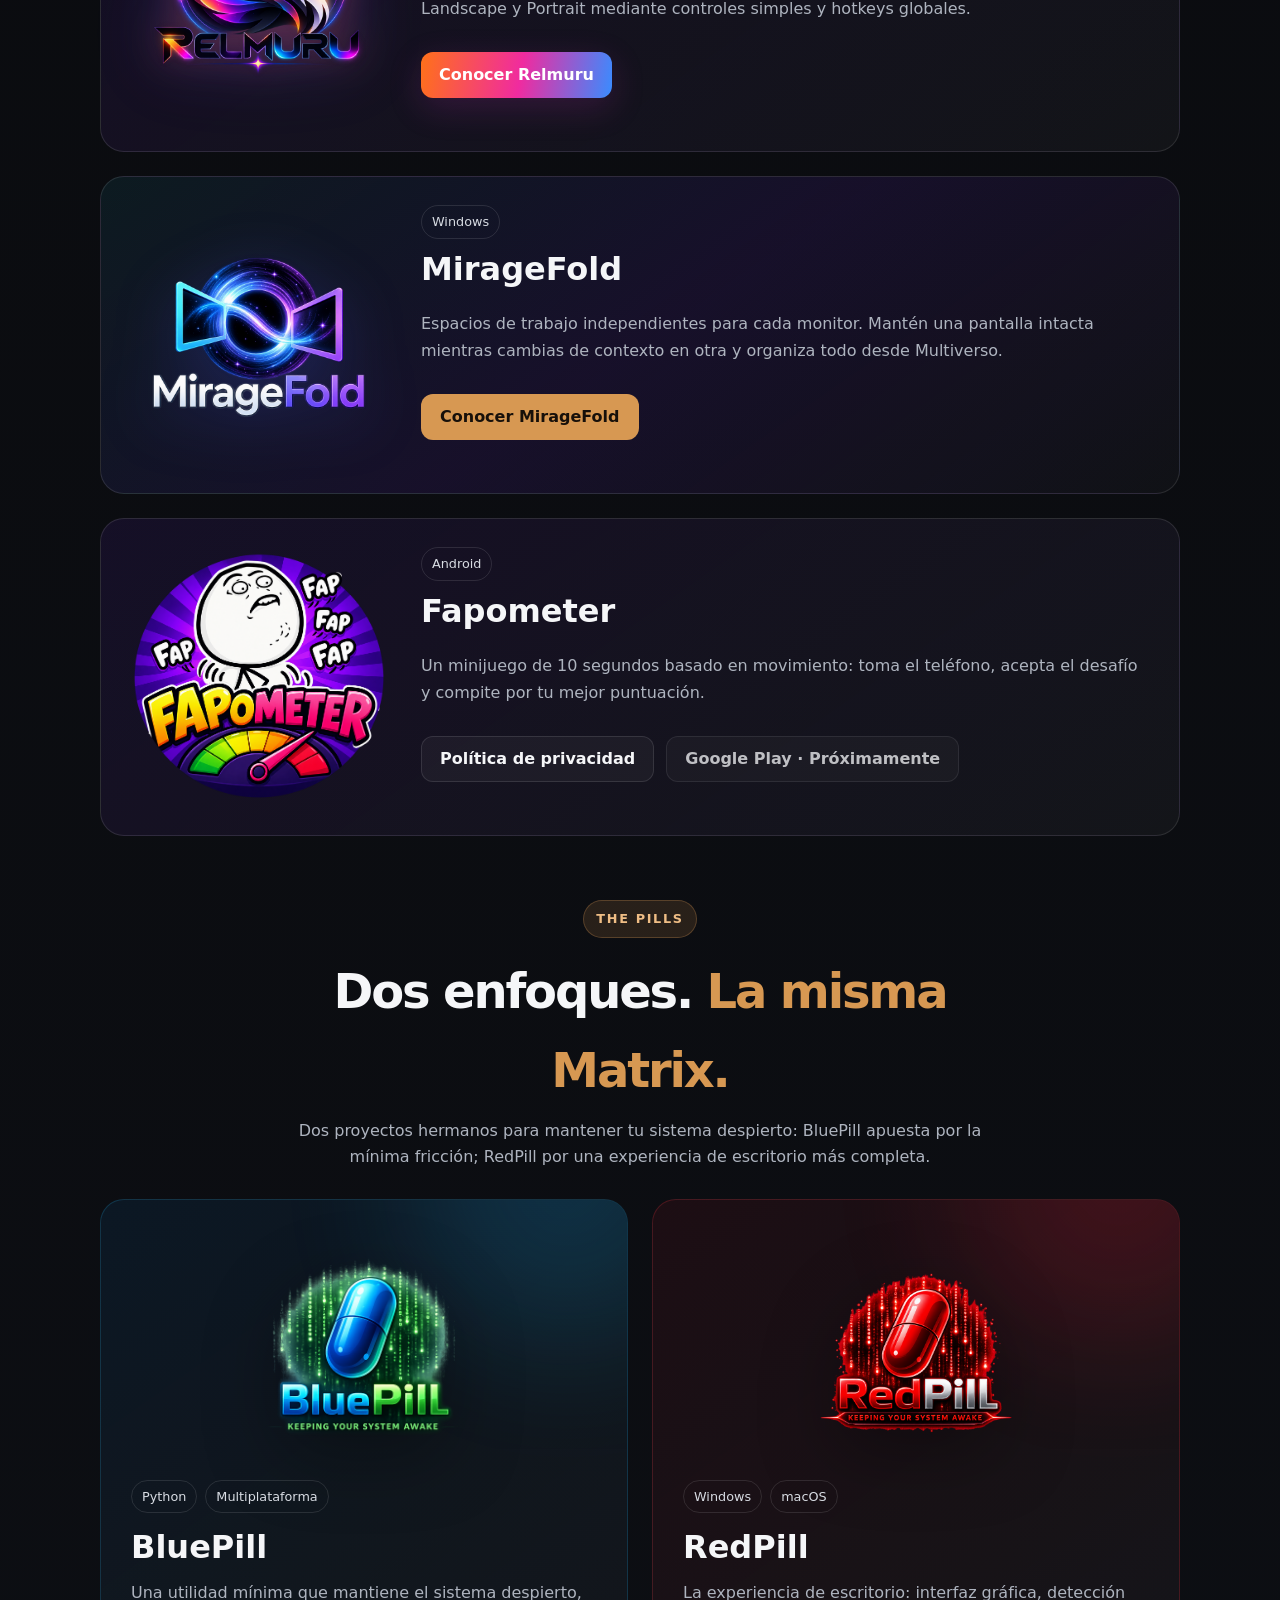
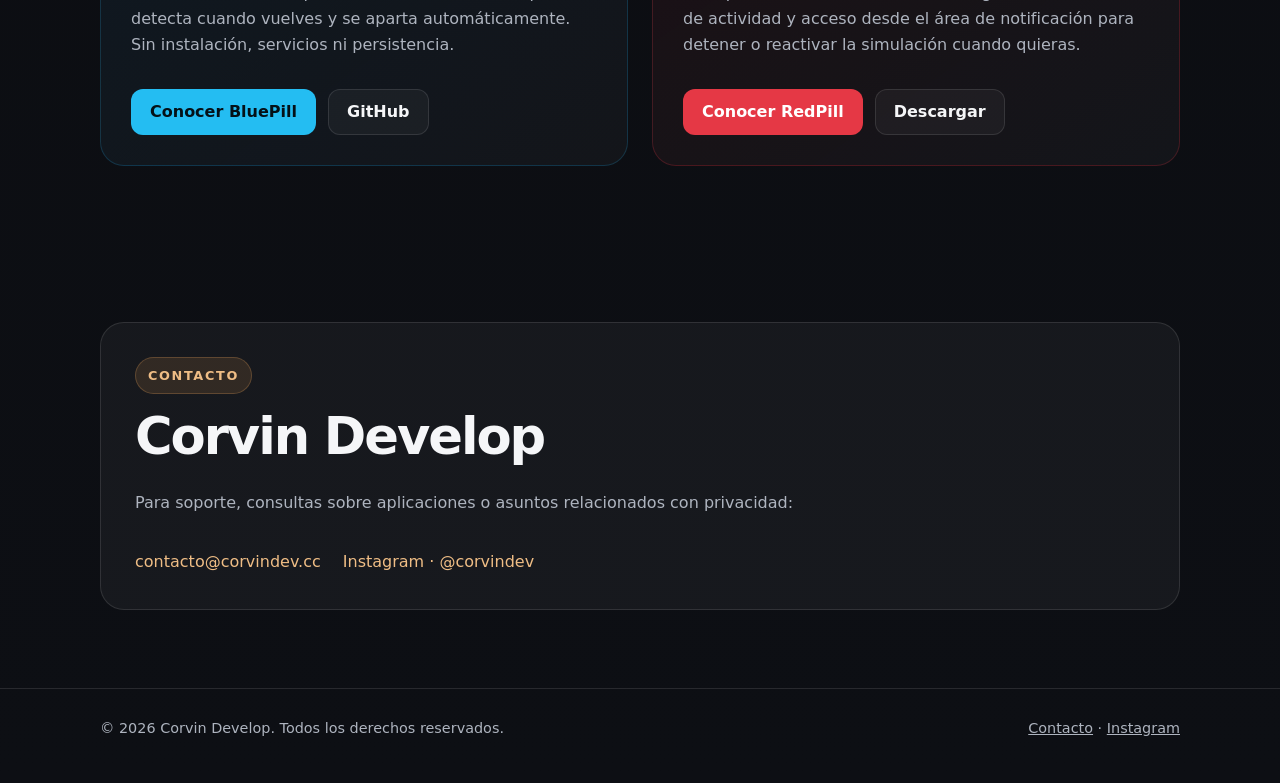
==== commit ba676721: "fix(ddew): refine public branding and remove legacy name" ====
--- a/index.html
+++ b/index.html
@@ -55,7 +55,7 @@
             <span class="tag">Android</span>
             <h3>DDEW</h3>
             <p>
-              ¿Dónde Dejé Esta Weá? Guarda dónde dejaste tus cosas y encuéntralas después.
+              ¿Dónde están tus cosas? Guarda dónde dejaste tus cosas y encuéntralas después.
               Una memoria externa rápida y simple para objetos, lugares y préstamos.
             </p>
             <div class="actions">
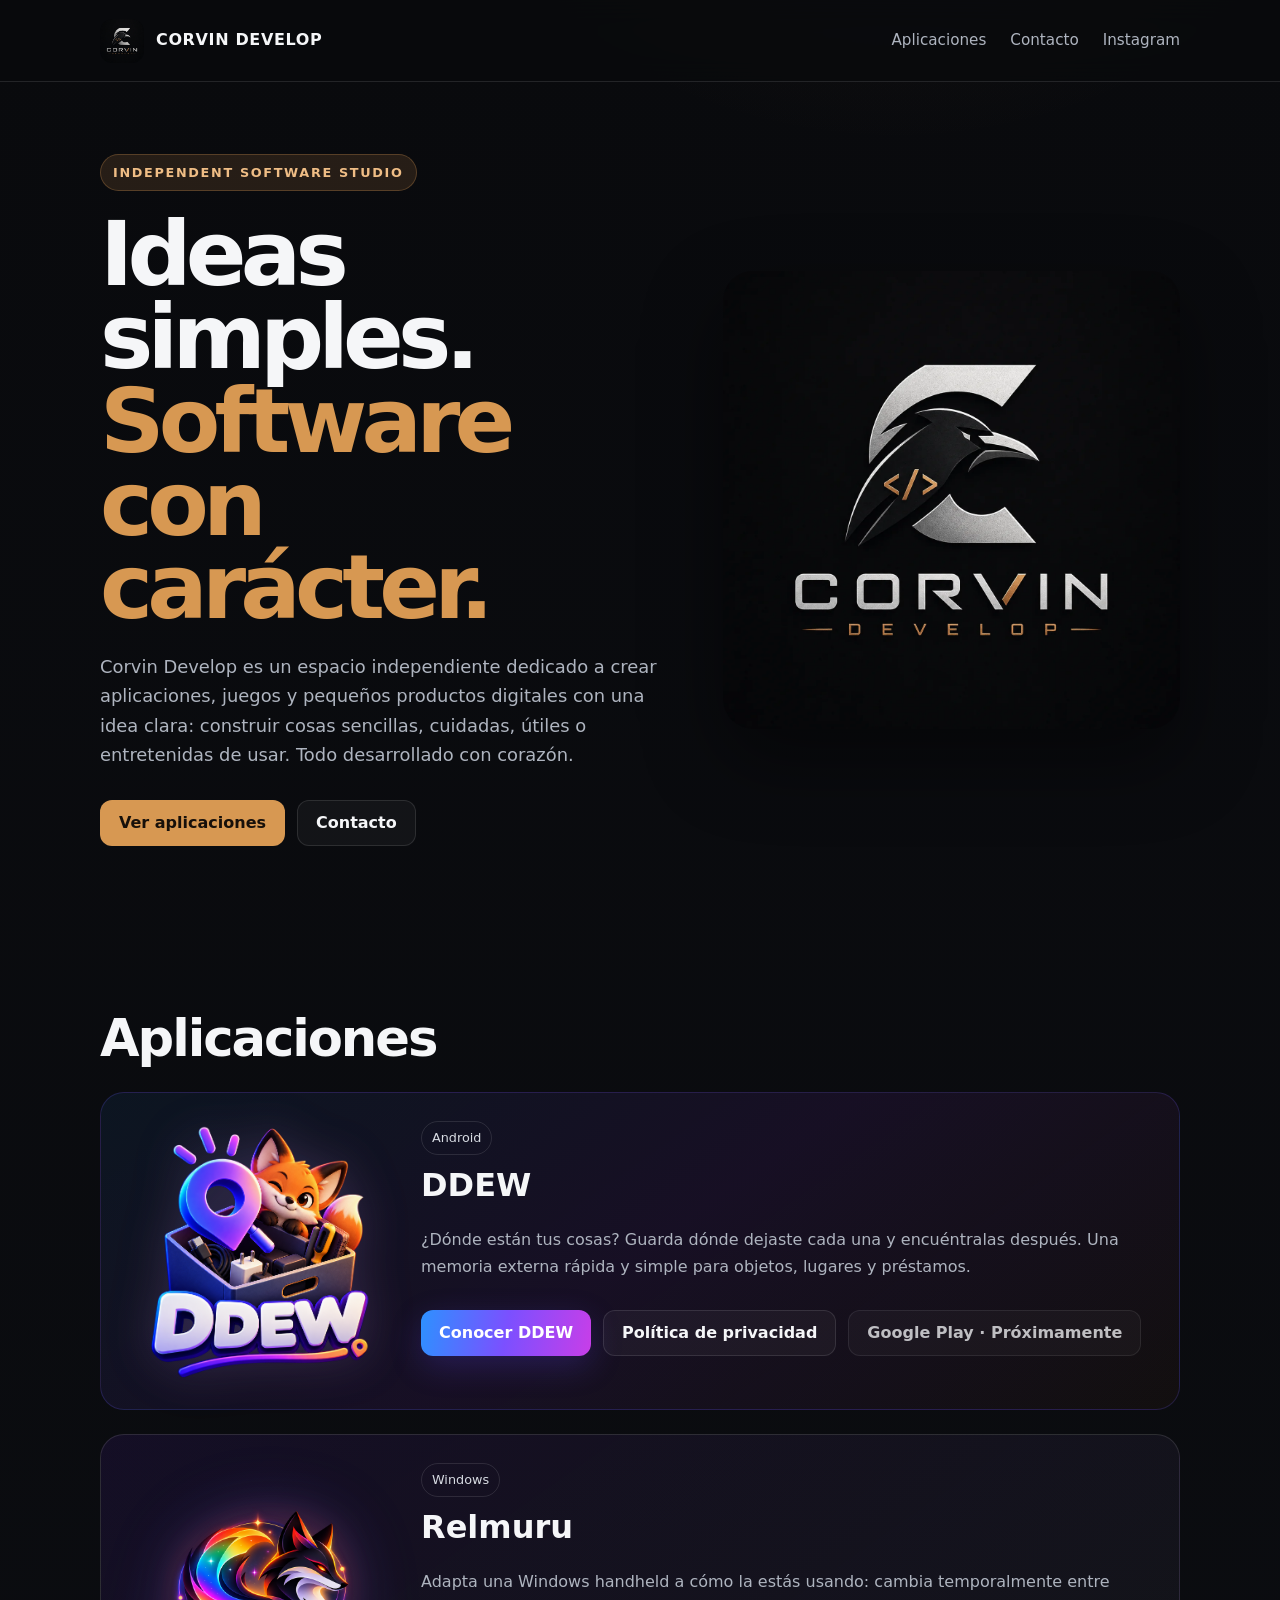
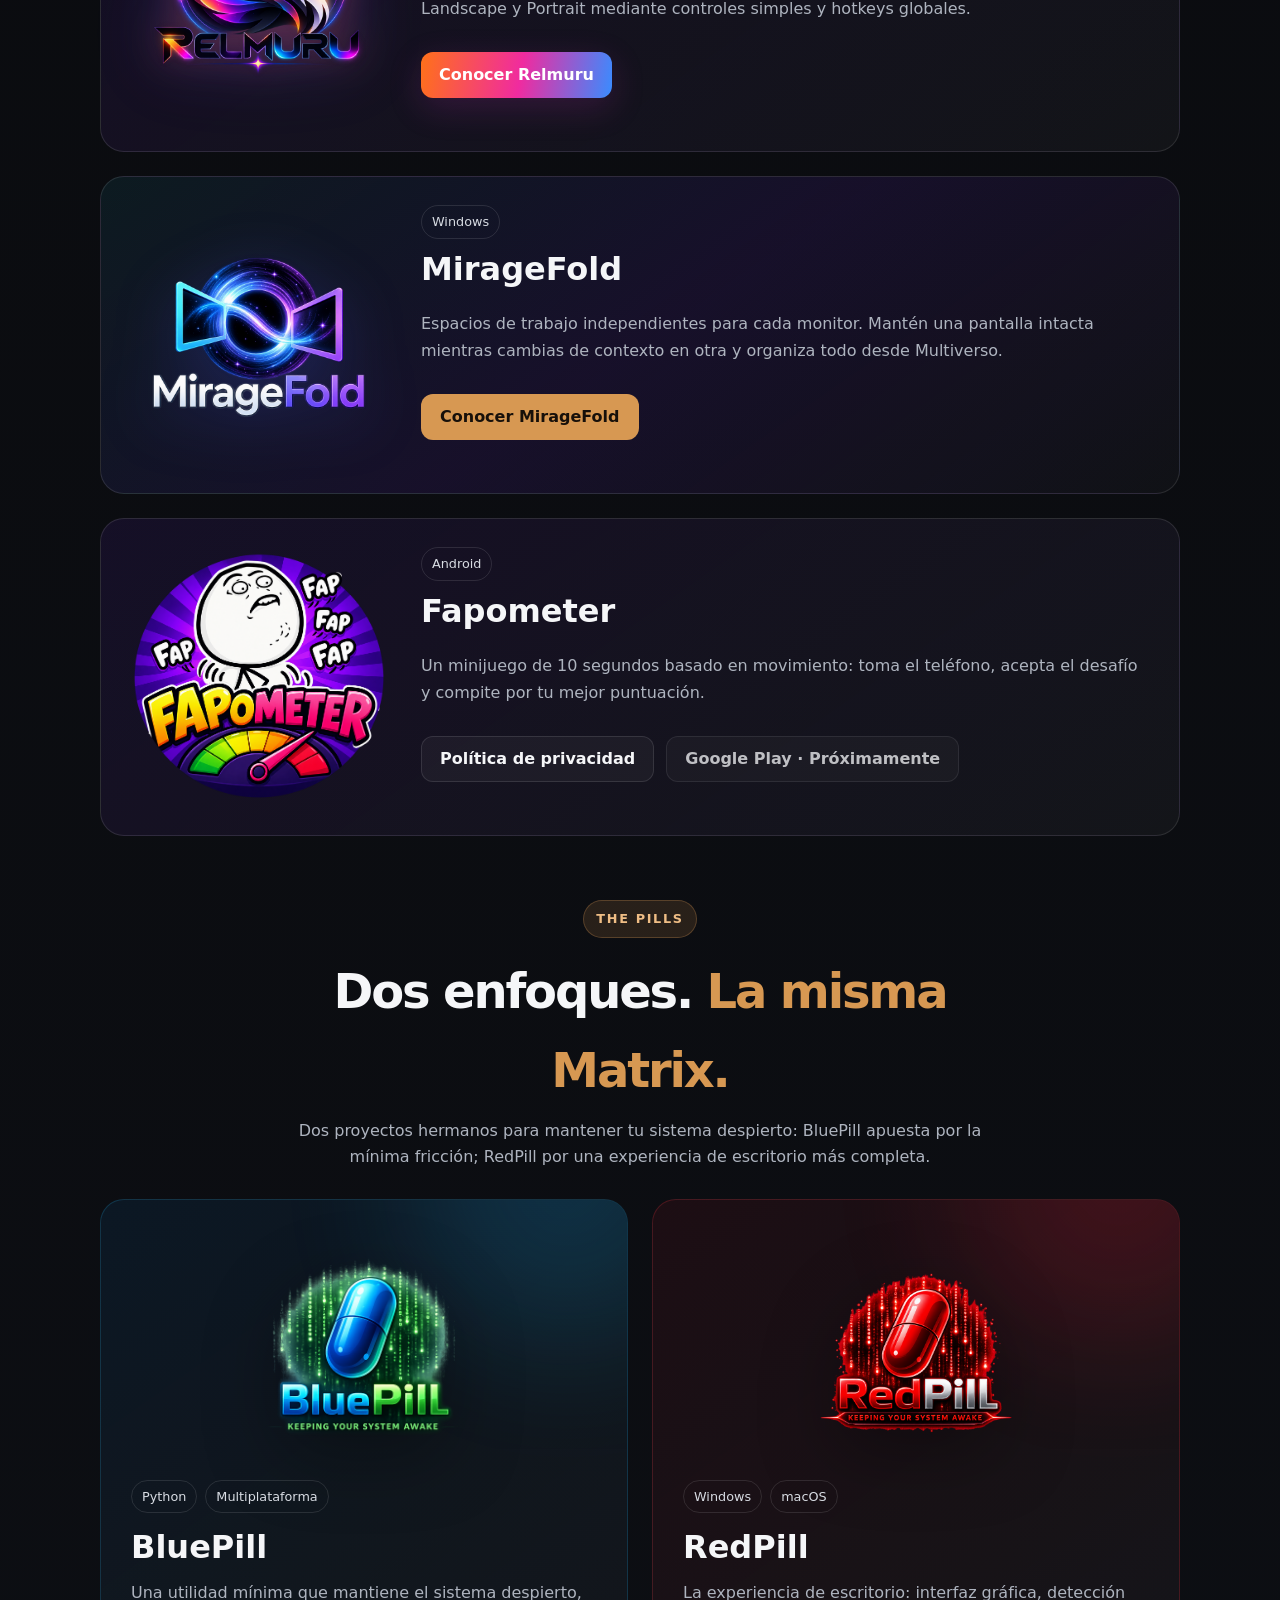
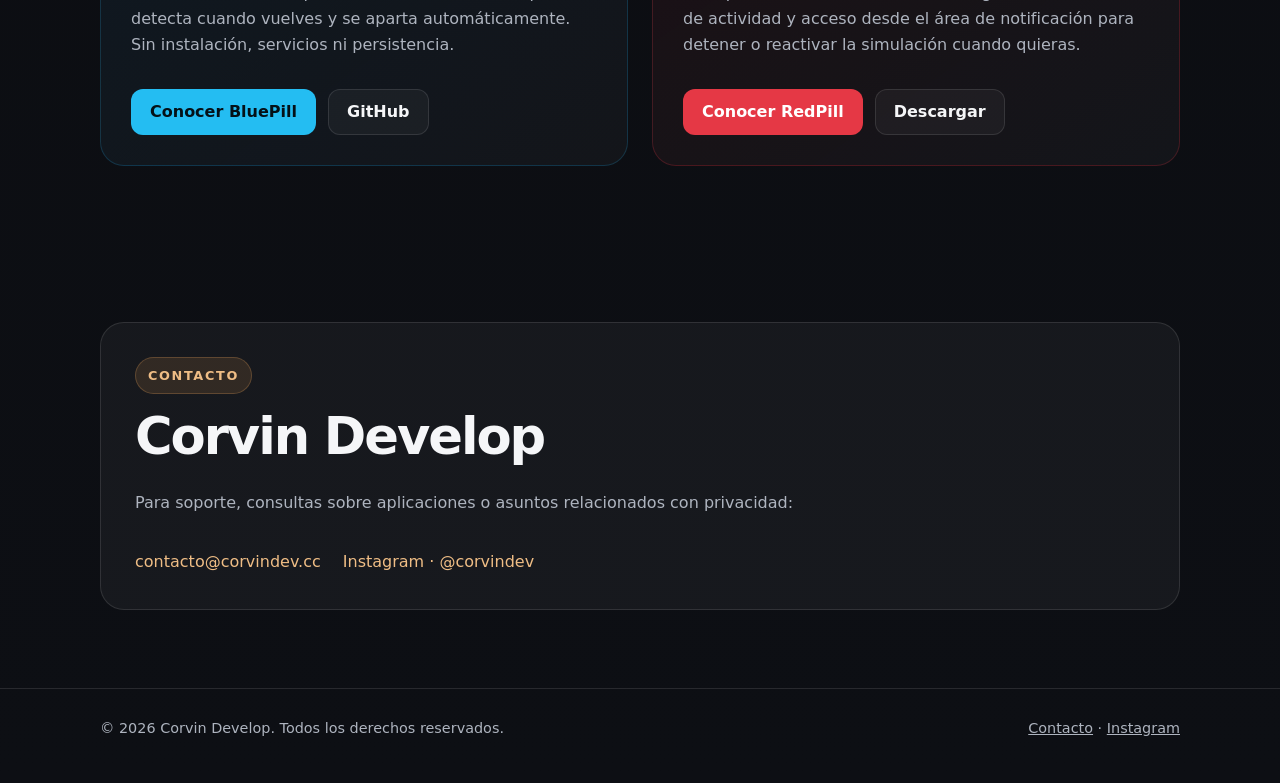
==== commit 3bd18864: "fix(ddew): polish copy, metadata and image assets" ====
--- a/index.html
+++ b/index.html
@@ -55,7 +55,7 @@
             <span class="tag">Android</span>
             <h3>DDEW</h3>
             <p>
-              ¿Dónde están tus cosas? Guarda dónde dejaste tus cosas y encuéntralas después.
+              ¿Dónde están tus cosas? Guarda dónde dejaste cada una y encuéntralas después.
               Una memoria externa rápida y simple para objetos, lugares y préstamos.
             </p>
             <div class="actions">
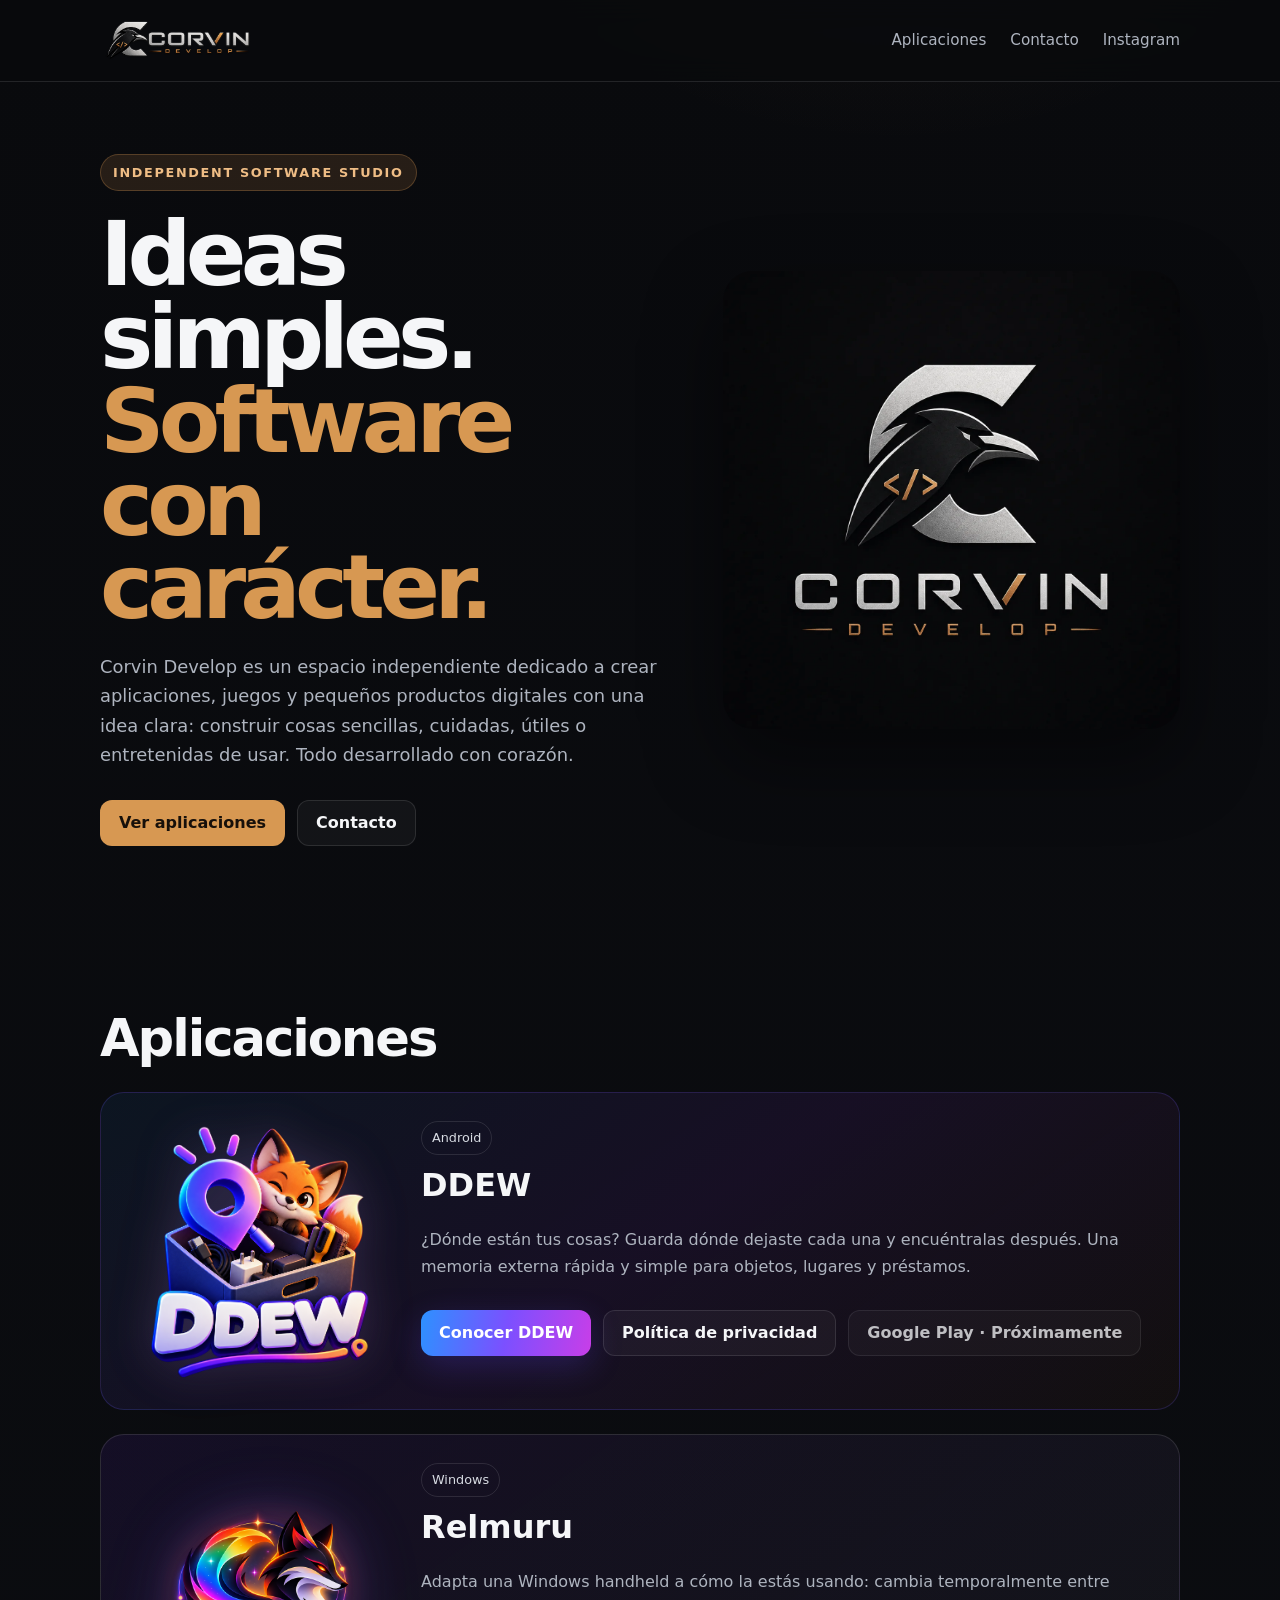
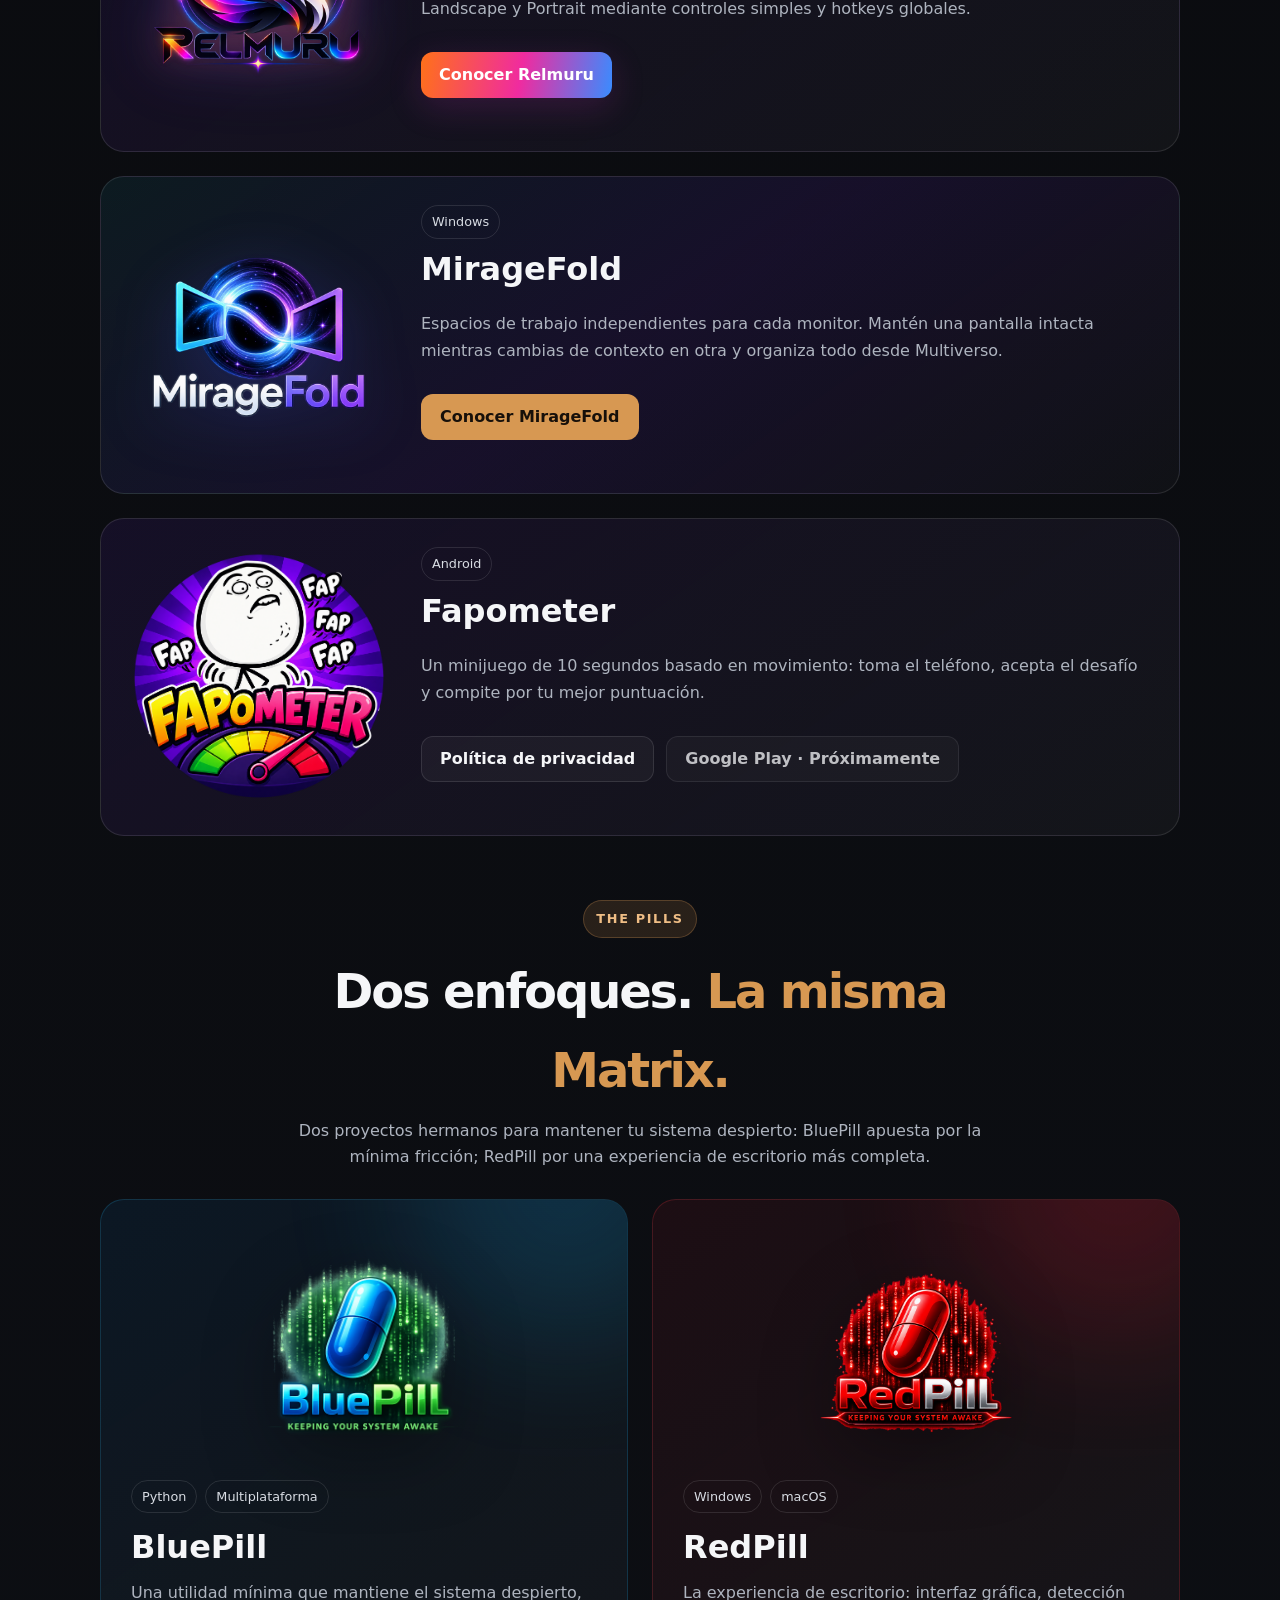
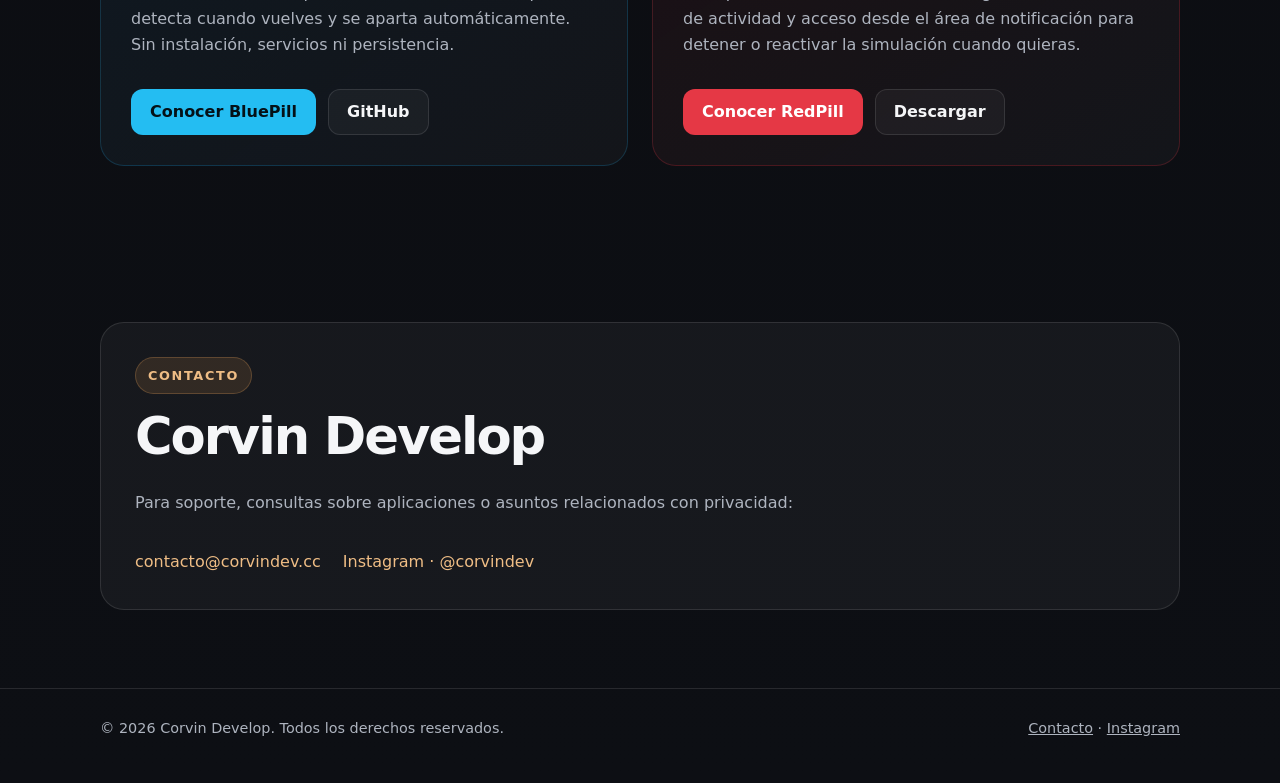
==== commit 1c54a193: "feat: update navbar with Corvin Develop horizontal logo" ====
--- a/index.html
+++ b/index.html
@@ -13,8 +13,7 @@
   <div class="wrap">
     <nav>
       <a class="brand" href="./">
-        <img src="assets/img/corvin-develop.webp" alt="Corvin Develop">
-        <span>CORVIN DEVELOP</span>
+        <img src="assets/img/corvin-develop-horizontal.webp" alt="Corvin Develop">
       </a>
       <div class="navlinks">
         <a href="#apps">Aplicaciones</a>
--- a/assets/css/styles.css
+++ b/assets/css/styles.css
@@ -62,11 +62,11 @@
 }
 
 .brand img {
-  width: 44px;
-  height: 44px;
-  object-fit: cover;
-  object-position: 50% 42%;
-  border-radius: 12px;
+  display: block;
+  width: auto;
+  height: 52px;
+  max-width: min(360px, 42vw);
+  object-fit: contain;
 }
 
 .navlinks {
